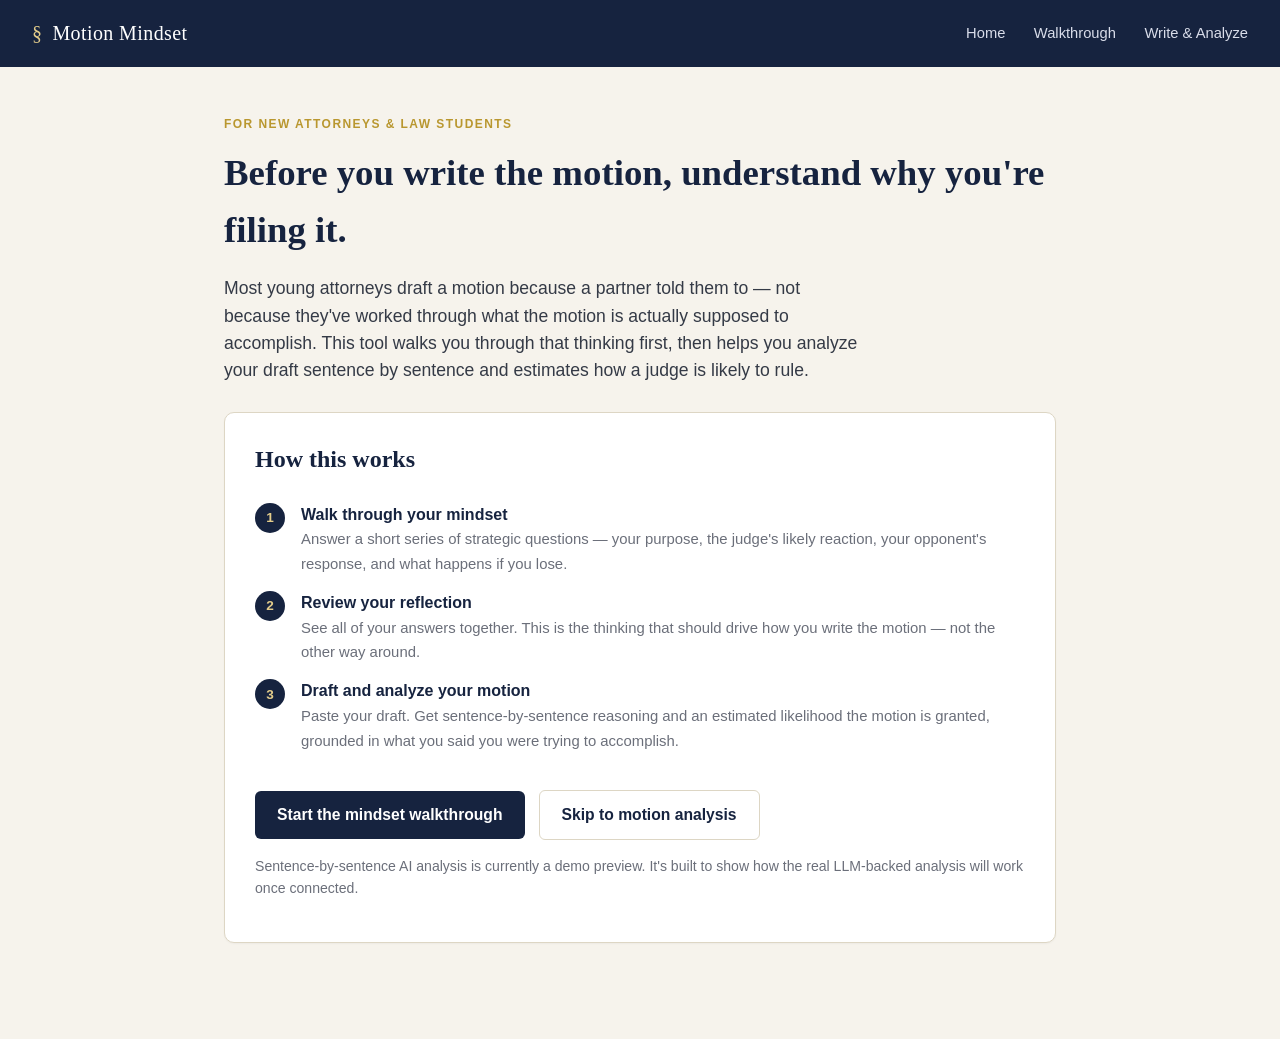
==== index.html @ 3a3117a6 "Add Motion Mindset static site Landing page, a 10-question mindset walkthrough for young attorneys p" ====
<!DOCTYPE html>
<html lang="en">
<head>
<meta charset="UTF-8">
<meta name="viewport" content="width=device-width, initial-scale=1.0">
<title>Motion Mindset — Home</title>
<link rel="stylesheet" href="style.css">
</head>
<body>

<header class="site-header">
  <div class="brand"><span class="mark">&sect;</span> Motion Mindset</div>
  <nav>
    <a href="index.html">Home</a>
    <a href="mindset.html">Walkthrough</a>
    <a href="motion.html">Write &amp; Analyze</a>
  </nav>
</header>

<main class="shell">
  <div class="hero">
    <div class="eyebrow">For new attorneys &amp; law students</div>
    <h1>Before you write the motion, understand why you're filing it.</h1>
    <p class="lede">
      Most young attorneys draft a motion because a partner told them to — not because
      they've worked through what the motion is actually supposed to accomplish. This tool
      walks you through that thinking first, then helps you analyze your draft sentence by
      sentence and estimates how a judge is likely to rule.
    </p>
  </div>

  <div class="card">
    <h2 style="margin-top:0; color: var(--navy);">How this works</h2>
    <div class="step-list">
      <div class="step">
        <div class="num">1</div>
        <div>
          <strong>Walk through your mindset</strong>
          <span>Answer a short series of strategic questions — your purpose, the judge's likely reaction, your opponent's response, and what happens if you lose.</span>
        </div>
      </div>
      <div class="step">
        <div class="num">2</div>
        <div>
          <strong>Review your reflection</strong>
          <span>See all of your answers together. This is the thinking that should drive how you write the motion — not the other way around.</span>
        </div>
      </div>
      <div class="step">
        <div class="num">3</div>
        <div>
          <strong>Draft and analyze your motion</strong>
          <span>Paste your draft. Get sentence-by-sentence reasoning and an estimated likelihood the motion is granted, grounded in what you said you were trying to accomplish.</span>
        </div>
      </div>
    </div>

    <div class="cta-row">
      <a href="mindset.html" class="btn btn-primary">Start the mindset walkthrough</a>
      <a href="motion.html" class="btn btn-ghost">Skip to motion analysis</a>
    </div>
    <p class="note" style="margin-top:16px;">
      Sentence-by-sentence AI analysis is currently a demo preview. It's built to show how the
      real LLM-backed analysis will work once connected.
    </p>
  </div>
</main>

</body>
</html>
---- style.css ----
:root {
  --navy: #16233f;
  --navy-light: #223157;
  --gold: #b9972f;
  --gold-light: #e4cd8b;
  --paper: #f6f3ec;
  --ink: #1d1d1d;
  --muted: #6b6f7a;
  --accept: #2e7d4f;
  --deny: #a3372f;
  --border: #ddd6c4;
  --radius: 10px;
  font-size: 16px;
}

* { box-sizing: border-box; }

body {
  margin: 0;
  font-family: "Source Sans Pro", "Segoe UI", Helvetica, Arial, sans-serif;
  background: var(--paper);
  color: var(--ink);
  line-height: 1.55;
}

h1, h2, h3, .serif {
  font-family: "Georgia", "Source Serif Pro", "Times New Roman", serif;
}

a { color: inherit; }

.site-header {
  background: var(--navy);
  color: #fff;
  padding: 18px 32px;
  display: flex;
  align-items: center;
  justify-content: space-between;
}

.site-header .brand {
  display: flex;
  align-items: center;
  gap: 10px;
  font-family: "Georgia", serif;
  font-size: 1.25rem;
  letter-spacing: 0.02em;
}

.site-header .brand .mark {
  color: var(--gold-light);
}

.site-header nav a {
  color: #d9ddea;
  text-decoration: none;
  margin-left: 24px;
  font-size: 0.92rem;
}

.site-header nav a:hover { color: #fff; }

.shell {
  max-width: 880px;
  margin: 0 auto;
  padding: 48px 24px 96px;
}

.shell.narrow { max-width: 720px; }

.eyebrow {
  text-transform: uppercase;
  letter-spacing: 0.12em;
  font-size: 0.75rem;
  color: var(--gold);
  font-weight: 600;
  margin-bottom: 10px;
}

.hero h1 {
  font-size: 2.3rem;
  margin: 0 0 16px;
  color: var(--navy);
}

.hero p.lede {
  font-size: 1.1rem;
  color: #343a46;
  max-width: 640px;
}

.card {
  background: #fff;
  border: 1px solid var(--border);
  border-radius: var(--radius);
  padding: 28px 30px;
  margin-top: 28px;
  box-shadow: 0 1px 2px rgba(22, 35, 63, 0.04);
}

.step-list {
  display: grid;
  gap: 14px;
  margin-top: 24px;
}

.step-list .step {
  display: flex;
  gap: 16px;
  align-items: flex-start;
}

.step-list .num {
  flex: none;
  width: 30px;
  height: 30px;
  border-radius: 50%;
  background: var(--navy);
  color: var(--gold-light);
  display: flex;
  align-items: center;
  justify-content: center;
  font-size: 0.85rem;
  font-weight: 600;
}

.step-list .step strong { display: block; color: var(--navy); }
.step-list .step span { color: var(--muted); font-size: 0.93rem; }

.cta-row {
  margin-top: 36px;
  display: flex;
  gap: 14px;
  align-items: center;
}

.btn {
  display: inline-block;
  border: none;
  border-radius: 6px;
  padding: 12px 22px;
  font-size: 0.98rem;
  font-weight: 600;
  cursor: pointer;
  text-decoration: none;
  transition: transform 0.05s ease, box-shadow 0.15s ease;
}

.btn-primary {
  background: var(--navy);
  color: #fff;
}
.btn-primary:hover { background: var(--navy-light); }

.btn-ghost {
  background: transparent;
  color: var(--navy);
  border: 1px solid var(--border);
}
.btn-ghost:hover { border-color: var(--navy); }

.btn:disabled {
  opacity: 0.45;
  cursor: not-allowed;
}

.note {
  font-size: 0.88rem;
  color: var(--muted);
}

/* ---- Mindset wizard ---- */

.progress-track {
  height: 6px;
  background: #e8e2d1;
  border-radius: 4px;
  overflow: hidden;
  margin-bottom: 8px;
}

.progress-fill {
  height: 100%;
  background: var(--gold);
  transition: width 0.25s ease;
}

.progress-label {
  display: flex;
  justify-content: space-between;
  font-size: 0.82rem;
  color: var(--muted);
  margin-bottom: 26px;
}

.question-section {
  text-transform: uppercase;
  letter-spacing: 0.1em;
  font-size: 0.72rem;
  color: var(--gold);
  font-weight: 700;
  margin-bottom: 8px;
}

.question-text {
  font-size: 1.35rem;
  color: var(--navy);
  margin: 0 0 8px;
}

.question-help {
  color: var(--muted);
  font-size: 0.92rem;
  margin-bottom: 18px;
}

textarea.answer {
  width: 100%;
  min-height: 130px;
  padding: 14px;
  font-size: 1rem;
  font-family: inherit;
  border: 1px solid var(--border);
  border-radius: 8px;
  resize: vertical;
  background: #fffdf9;
}

textarea.answer:focus {
  outline: none;
  border-color: var(--navy);
}

.wizard-nav {
  display: flex;
  justify-content: space-between;
  margin-top: 24px;
}

.wizard-nav .right { display: flex; gap: 10px; }

/* ---- Reflection summary ---- */

.qa-item {
  padding: 16px 0;
  border-bottom: 1px solid var(--border);
}
.qa-item:last-child { border-bottom: none; }

.qa-item .q {
  font-weight: 600;
  color: var(--navy);
  margin-bottom: 6px;
}

.qa-item .a {
  color: #343a46;
  white-space: pre-wrap;
}

.qa-item .a.empty {
  color: var(--muted);
  font-style: italic;
}

/* ---- Motion workspace ---- */

.workspace {
  display: grid;
  grid-template-columns: 1fr;
  gap: 24px;
}

.mindset-recap summary {
  cursor: pointer;
  font-weight: 600;
  color: var(--navy);
  padding: 4px 0;
}

textarea.motion-input {
  width: 100%;
  min-height: 320px;
  padding: 18px;
  font-size: 1rem;
  font-family: "Georgia", serif;
  line-height: 1.6;
  border: 1px solid var(--border);
  border-radius: 8px;
  background: #fffdf9;
}

textarea.motion-input:focus {
  outline: none;
  border-color: var(--navy);
}

.placeholder-banner {
  background: #fff6e0;
  border: 1px solid var(--gold);
  color: #5c4a10;
  border-radius: 8px;
  padding: 12px 16px;
  font-size: 0.88rem;
  margin-bottom: 20px;
}

.verdict-card {
  display: flex;
  align-items: center;
  gap: 24px;
  margin-top: 28px;
}

.gauge {
  flex: none;
  width: 110px;
  height: 110px;
  border-radius: 50%;
  display: flex;
  align-items: center;
  justify-content: center;
  font-size: 1.4rem;
  font-weight: 700;
  color: #fff;
  background: conic-gradient(var(--gold) 0deg, var(--gold) var(--pct, 180deg), #e8e2d1 var(--pct, 180deg));
}

.gauge .inner {
  width: 84px;
  height: 84px;
  border-radius: 50%;
  background: var(--navy);
  display: flex;
  align-items: center;
  justify-content: center;
}

.verdict-text h3 { margin: 0 0 6px; color: var(--navy); }
.verdict-text p { margin: 0; color: var(--muted); font-size: 0.93rem; }

.sentence-analysis {
  margin-top: 28px;
  display: grid;
  gap: 12px;
}

.sentence-row {
  border: 1px solid var(--border);
  border-left-width: 5px;
  border-radius: 6px;
  padding: 14px 16px;
  background: #fff;
}

.sentence-row.tag-strong { border-left-color: var(--accept); }
.sentence-row.tag-neutral { border-left-color: var(--gold); }
.sentence-row.tag-weak { border-left-color: var(--deny); }

.sentence-row .sentence {
  font-family: "Georgia", serif;
  margin-bottom: 6px;
}

.sentence-row .tag {
  display: inline-block;
  font-size: 0.72rem;
  text-transform: uppercase;
  letter-spacing: 0.06em;
  font-weight: 700;
  padding: 2px 8px;
  border-radius: 4px;
  margin-bottom: 6px;
}

.tag-strong .tag { background: #e4f3e9; color: var(--accept); }
.tag-neutral .tag { background: #fbf1da; color: #8a6d14; }
.tag-weak .tag { background: #fbe7e5; color: var(--deny); }

.sentence-row .reasoning {
  color: var(--muted);
  font-size: 0.9rem;
}

.empty-state {
  color: var(--muted);
  font-style: italic;
  padding: 24px 0;
}
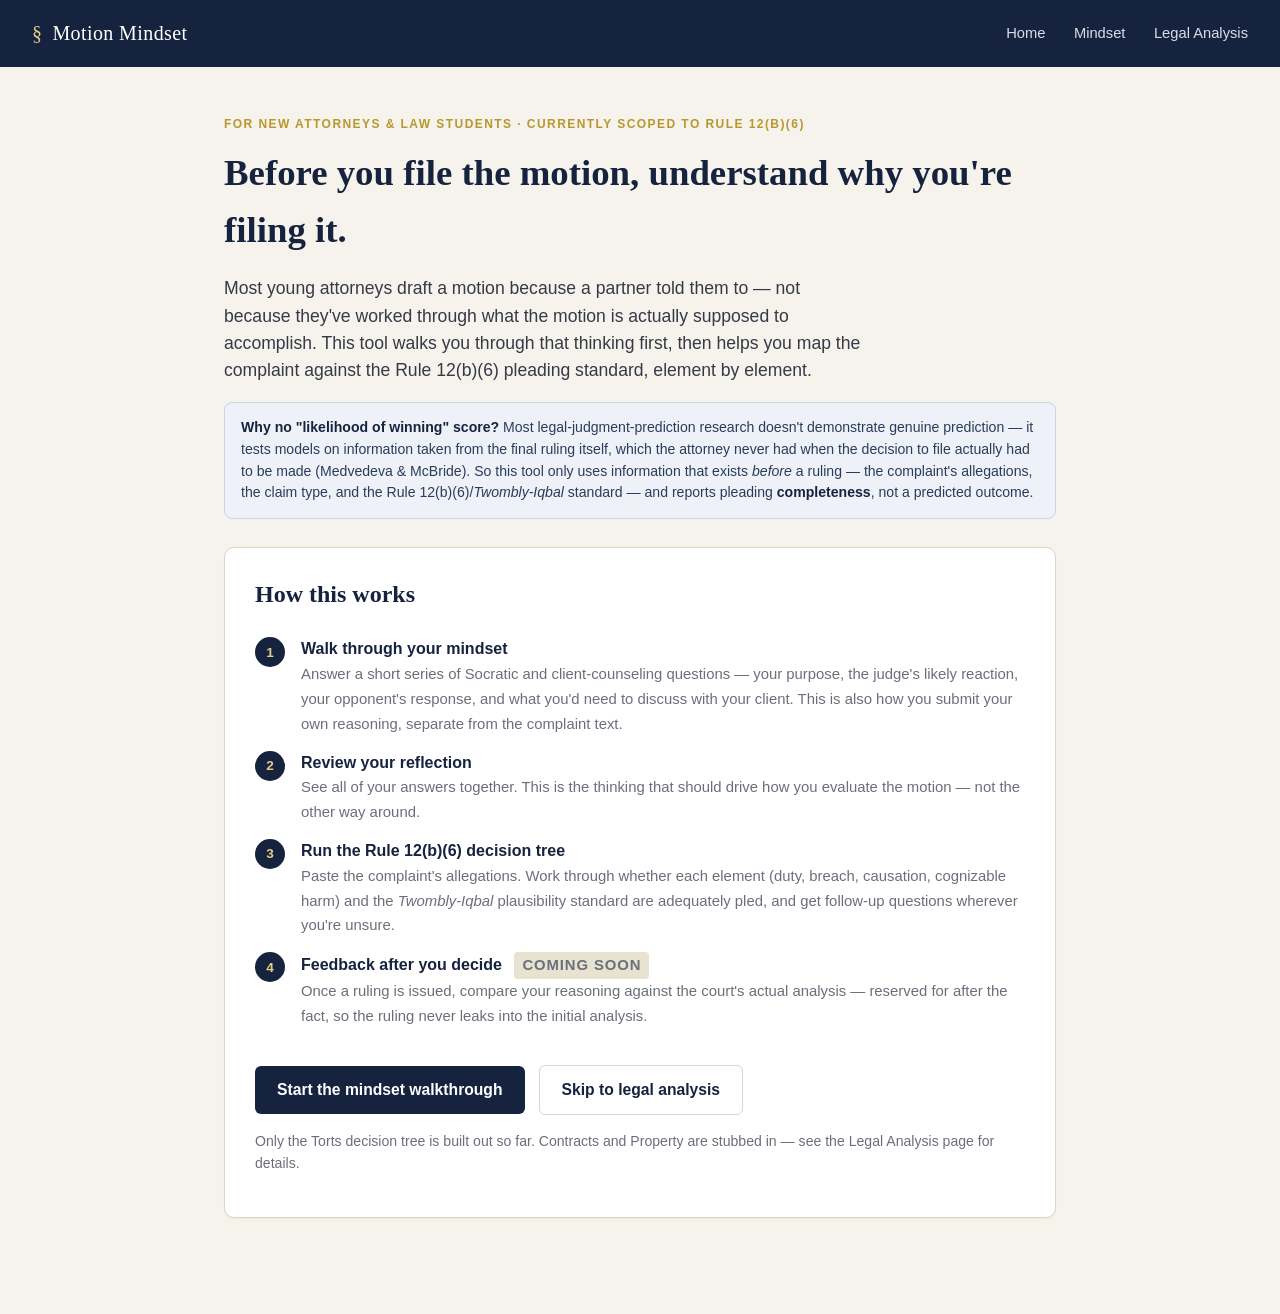
==== commit 3469aabd: "update website to tolu doc" ====
--- a/index.html
+++ b/index.html
@@ -12,21 +12,30 @@
   <div class="brand"><span class="mark">&sect;</span> Motion Mindset</div>
   <nav>
     <a href="index.html">Home</a>
-    <a href="mindset.html">Walkthrough</a>
-    <a href="motion.html">Write &amp; Analyze</a>
+    <a href="mindset.html">Mindset</a>
+    <a href="motion.html">Legal Analysis</a>
   </nav>
 </header>
 
 <main class="shell">
   <div class="hero">
-    <div class="eyebrow">For new attorneys &amp; law students</div>
-    <h1>Before you write the motion, understand why you're filing it.</h1>
+    <div class="eyebrow">For new attorneys &amp; law students &middot; currently scoped to Rule 12(b)(6)</div>
+    <h1>Before you file the motion, understand why you're filing it.</h1>
     <p class="lede">
       Most young attorneys draft a motion because a partner told them to — not because
       they've worked through what the motion is actually supposed to accomplish. This tool
-      walks you through that thinking first, then helps you analyze your draft sentence by
-      sentence and estimates how a judge is likely to rule.
+      walks you through that thinking first, then helps you map the complaint against the
+      Rule 12(b)(6) pleading standard, element by element.
     </p>
+  </div>
+
+  <div class="research-note">
+    <strong>Why no "likelihood of winning" score?</strong> Most legal-judgment-prediction research
+    doesn't demonstrate genuine prediction — it tests models on information taken from the final
+    ruling itself, which the attorney never had when the decision to file actually had to be made
+    (Medvedeva &amp; McBride). So this tool only uses information that exists <em>before</em> a ruling —
+    the complaint's allegations, the claim type, and the Rule 12(b)(6)/<em>Twombly‑Iqbal</em> standard —
+    and reports pleading <strong>completeness</strong>, not a predicted outcome.
   </div>
 
   <div class="card">
@@ -36,32 +45,39 @@
         <div class="num">1</div>
         <div>
           <strong>Walk through your mindset</strong>
-          <span>Answer a short series of strategic questions — your purpose, the judge's likely reaction, your opponent's response, and what happens if you lose.</span>
+          <span>Answer a short series of Socratic and client-counseling questions — your purpose, the judge's likely reaction, your opponent's response, and what you'd need to discuss with your client. This is also how you submit your own reasoning, separate from the complaint text.</span>
         </div>
       </div>
       <div class="step">
         <div class="num">2</div>
         <div>
           <strong>Review your reflection</strong>
-          <span>See all of your answers together. This is the thinking that should drive how you write the motion — not the other way around.</span>
+          <span>See all of your answers together. This is the thinking that should drive how you evaluate the motion — not the other way around.</span>
         </div>
       </div>
       <div class="step">
         <div class="num">3</div>
         <div>
-          <strong>Draft and analyze your motion</strong>
-          <span>Paste your draft. Get sentence-by-sentence reasoning and an estimated likelihood the motion is granted, grounded in what you said you were trying to accomplish.</span>
+          <strong>Run the Rule 12(b)(6) decision tree</strong>
+          <span>Paste the complaint's allegations. Work through whether each element (duty, breach, causation, cognizable harm) and the <em>Twombly‑Iqbal</em> plausibility standard are adequately pled, and get follow-up questions wherever you're unsure.</span>
+        </div>
+      </div>
+      <div class="step">
+        <div class="num">4</div>
+        <div>
+          <strong>Feedback after you decide <span class="badge-soon">Coming soon</span></strong>
+          <span>Once a ruling is issued, compare your reasoning against the court's actual analysis — reserved for after the fact, so the ruling never leaks into the initial analysis.</span>
         </div>
       </div>
     </div>
 
     <div class="cta-row">
       <a href="mindset.html" class="btn btn-primary">Start the mindset walkthrough</a>
-      <a href="motion.html" class="btn btn-ghost">Skip to motion analysis</a>
+      <a href="motion.html" class="btn btn-ghost">Skip to legal analysis</a>
     </div>
     <p class="note" style="margin-top:16px;">
-      Sentence-by-sentence AI analysis is currently a demo preview. It's built to show how the
-      real LLM-backed analysis will work once connected.
+      Only the Torts decision tree is built out so far. Contracts and Property are stubbed in —
+      see the Legal Analysis page for details.
     </p>
   </div>
 </main>
--- a/style.css
+++ b/style.css
@@ -305,85 +305,255 @@
   margin-bottom: 20px;
 }
 
-.verdict-card {
-  display: flex;
-  align-items: center;
-  gap: 24px;
-  margin-top: 28px;
-}
-
-.gauge {
-  flex: none;
-  width: 110px;
-  height: 110px;
-  border-radius: 50%;
-  display: flex;
-  align-items: center;
-  justify-content: center;
-  font-size: 1.4rem;
-  font-weight: 700;
-  color: #fff;
-  background: conic-gradient(var(--gold) 0deg, var(--gold) var(--pct, 180deg), #e8e2d1 var(--pct, 180deg));
-}
-
-.gauge .inner {
-  width: 84px;
-  height: 84px;
-  border-radius: 50%;
-  background: var(--navy);
-  display: flex;
-  align-items: center;
-  justify-content: center;
-}
-
-.verdict-text h3 { margin: 0 0 6px; color: var(--navy); }
-.verdict-text p { margin: 0; color: var(--muted); font-size: 0.93rem; }
-
-.sentence-analysis {
-  margin-top: 28px;
+.empty-state {
+  color: var(--muted);
+  font-style: italic;
+  padding: 24px 0;
+}
+
+/* ---- Research / framework callouts ---- */
+
+.research-note {
+  background: #eef2f8;
+  border: 1px solid #c9d4e6;
+  color: #2a3c5c;
+  border-radius: 8px;
+  padding: 14px 16px;
+  font-size: 0.88rem;
+  margin: 16px 0;
+}
+
+.research-note strong { color: var(--navy); }
+
+/* ---- Information-use transparency panel ---- */
+
+.info-grid {
   display: grid;
+  grid-template-columns: repeat(auto-fit, minmax(220px, 1fr));
+  gap: 16px;
+  margin-top: 16px;
+}
+
+.info-col {
+  border-radius: 8px;
+  padding: 14px 16px;
+  border: 1px solid var(--border);
+}
+
+.info-col h4 {
+  margin: 0 0 8px;
+  font-size: 0.85rem;
+  text-transform: uppercase;
+  letter-spacing: 0.06em;
+}
+
+.info-col ul {
+  margin: 0;
+  padding-left: 18px;
+  font-size: 0.88rem;
+  color: #343a46;
+}
+
+.info-col li { margin-bottom: 6px; }
+
+.info-col li.not-wired {
+  color: var(--muted);
+}
+
+.info-col li.not-wired::after {
+  content: " (not wired up yet)";
+  font-style: italic;
+  font-size: 0.82em;
+}
+
+.info-col.include { background: #eef6f0; border-color: #bfdfc8; }
+.info-col.include h4 { color: var(--accept); }
+
+.info-col.review { background: #fdf6e8; border-color: #ecdca7; }
+.info-col.review h4 { color: #8a6d14; }
+
+.info-col.exclude { background: #fcedeb; border-color: #eec3bd; }
+.info-col.exclude h4 { color: var(--deny); }
+
+.info-col p.col-note {
+  margin: 10px 0 0;
+  font-size: 0.8rem;
+  color: var(--muted);
+}
+
+/* ---- Claim type selector ---- */
+
+.claim-type-grid {
+  display: grid;
+  grid-template-columns: repeat(auto-fit, minmax(160px, 1fr));
   gap: 12px;
-}
-
-.sentence-row {
-  border: 1px solid var(--border);
-  border-left-width: 5px;
-  border-radius: 6px;
+  margin: 16px 0 4px;
+}
+
+.claim-type-option {
+  border: 1px solid var(--border);
+  border-radius: 8px;
   padding: 14px 16px;
   background: #fff;
-}
-
-.sentence-row.tag-strong { border-left-color: var(--accept); }
-.sentence-row.tag-neutral { border-left-color: var(--gold); }
-.sentence-row.tag-weak { border-left-color: var(--deny); }
-
-.sentence-row .sentence {
-  font-family: "Georgia", serif;
-  margin-bottom: 6px;
-}
-
-.sentence-row .tag {
+  cursor: pointer;
+  text-align: left;
+  font-family: inherit;
+  font-size: 0.95rem;
+  font-weight: 600;
+  color: var(--navy);
+}
+
+.claim-type-option .sub {
+  display: block;
+  font-weight: 400;
+  font-size: 0.8rem;
+  color: var(--muted);
+  margin-top: 4px;
+}
+
+.claim-type-option.selected {
+  border-color: var(--navy);
+  background: #eef2f8;
+  box-shadow: 0 0 0 1px var(--navy);
+}
+
+.stub-card {
+  border: 1px dashed var(--border);
+  border-radius: 8px;
+  padding: 18px;
+  color: var(--muted);
+  font-size: 0.92rem;
+  background: #fbfaf6;
+}
+
+.badge-soon {
   display: inline-block;
-  font-size: 0.72rem;
+  font-size: 0.68rem;
   text-transform: uppercase;
   letter-spacing: 0.06em;
   font-weight: 700;
+  background: #e8e2d1;
+  color: #6b5a1f;
   padding: 2px 8px;
   border-radius: 4px;
+  margin-left: 8px;
+  vertical-align: middle;
+}
+
+/* ---- Decision tree element cards ---- */
+
+.element-card {
+  border: 1px solid var(--border);
+  border-radius: 8px;
+  padding: 16px 18px;
+  background: #fff;
+  margin-bottom: 14px;
+}
+
+.element-card .element-label {
+  font-size: 0.72rem;
+  text-transform: uppercase;
+  letter-spacing: 0.08em;
+  color: var(--gold);
+  font-weight: 700;
   margin-bottom: 6px;
 }
 
-.tag-strong .tag { background: #e4f3e9; color: var(--accept); }
-.tag-neutral .tag { background: #fbf1da; color: #8a6d14; }
-.tag-weak .tag { background: #fbe7e5; color: var(--deny); }
-
-.sentence-row .reasoning {
-  color: var(--muted);
+.element-card .element-question {
+  font-size: 1.05rem;
+  color: var(--navy);
+  margin: 0 0 10px;
+}
+
+.yn-group {
+  display: flex;
+  gap: 8px;
+  margin-bottom: 10px;
+}
+
+.yn-btn {
+  border: 1px solid var(--border);
+  background: #fff;
+  border-radius: 6px;
+  padding: 7px 16px;
+  font-size: 0.88rem;
+  font-weight: 600;
+  cursor: pointer;
+  color: #343a46;
+}
+
+.yn-btn.active[data-val="yes"] { background: #e4f3e9; border-color: var(--accept); color: var(--accept); }
+.yn-btn.active[data-val="unsure"] { background: #fbf1da; border-color: var(--gold); color: #8a6d14; }
+.yn-btn.active[data-val="no"] { background: #fbe7e5; border-color: var(--deny); color: var(--deny); }
+
+.element-card textarea.support {
+  width: 100%;
+  min-height: 60px;
+  padding: 10px;
   font-size: 0.9rem;
-}
-
-.empty-state {
-  color: var(--muted);
-  font-style: italic;
-  padding: 24px 0;
-}
+  font-family: inherit;
+  border: 1px solid var(--border);
+  border-radius: 6px;
+  background: #fffdf9;
+  resize: vertical;
+}
+
+.element-card textarea.support:focus {
+  outline: none;
+  border-color: var(--navy);
+}
+
+.plausibility-note {
+  background: #f6f3ec;
+  border-left: 3px solid var(--gold);
+  padding: 10px 14px;
+  font-size: 0.85rem;
+  color: #4a4535;
+  margin-top: 8px;
+}
+
+/* ---- Completeness meter (not an outcome prediction) ---- */
+
+.completeness-row {
+  display: flex;
+  align-items: center;
+  gap: 16px;
+  margin-top: 24px;
+}
+
+.completeness-track {
+  flex: 1;
+  height: 14px;
+  background: #e8e2d1;
+  border-radius: 7px;
+  overflow: hidden;
+}
+
+.completeness-fill {
+  height: 100%;
+  background: var(--navy);
+  transition: width 0.3s ease;
+}
+
+.completeness-label {
+  flex: none;
+  font-weight: 700;
+  color: var(--navy);
+  min-width: 70px;
+  text-align: right;
+}
+
+.followup-list {
+  margin-top: 20px;
+  display: grid;
+  gap: 10px;
+}
+
+.followup-item {
+  border-left: 3px solid var(--gold);
+  background: #fff6e0;
+  padding: 10px 14px;
+  font-size: 0.9rem;
+  color: #4a3f17;
+  border-radius: 0 6px 6px 0;
+}
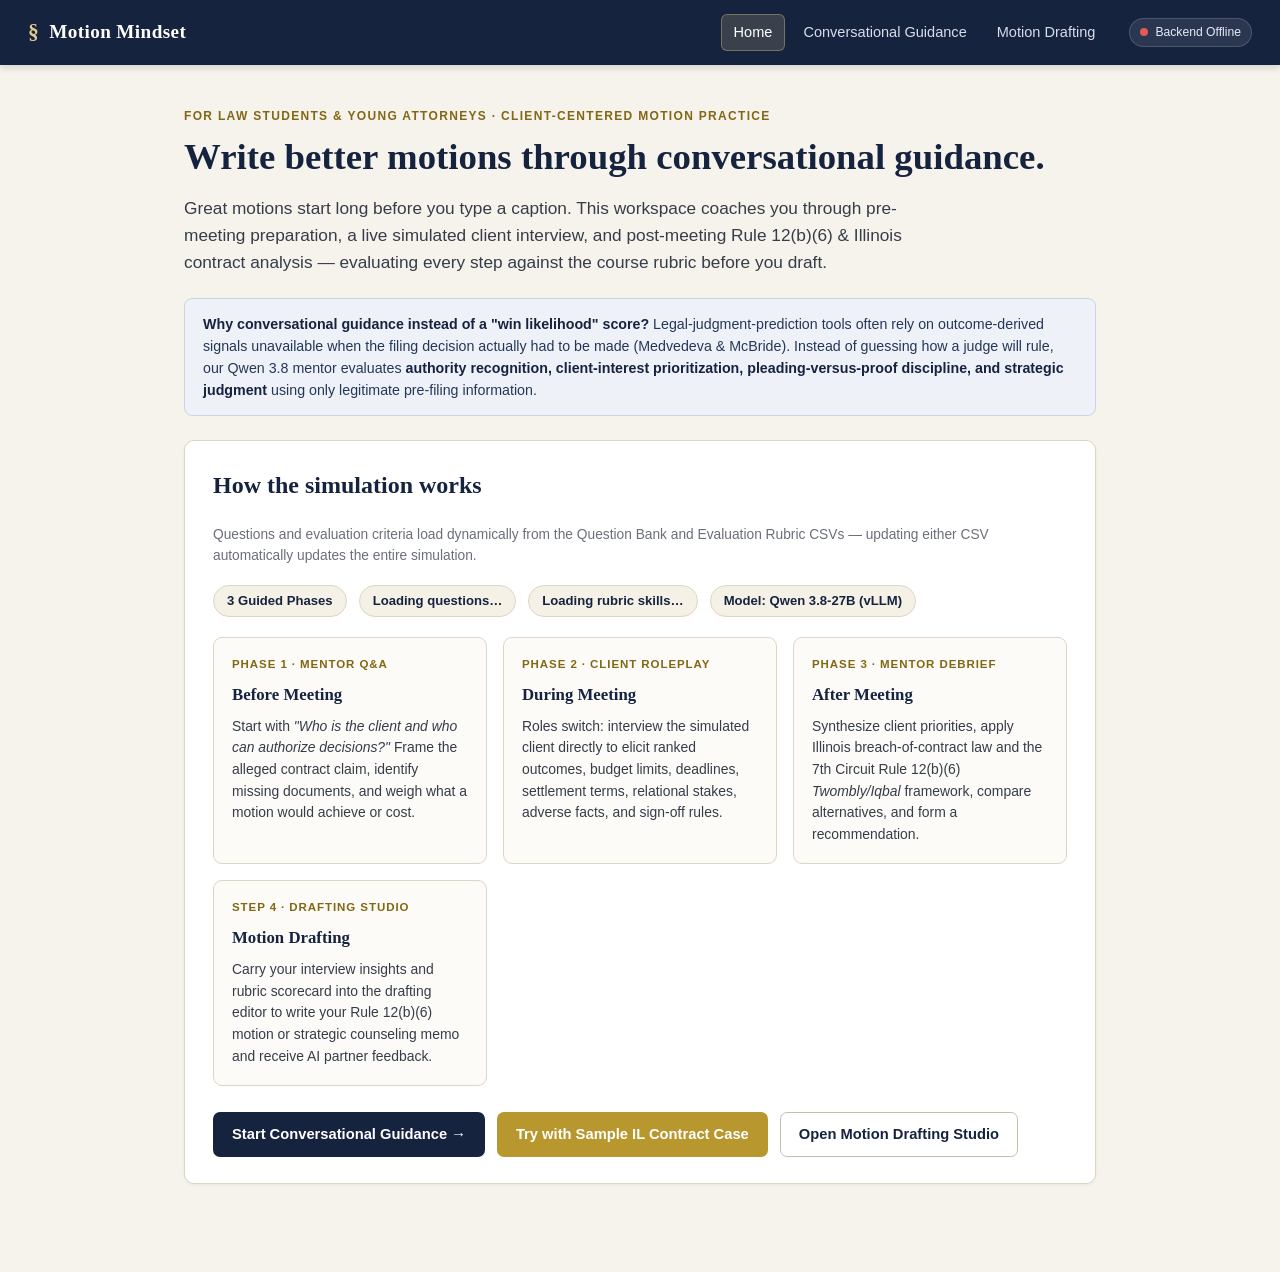
==== commit dcd44b77: "redo the website" ====
--- a/index.html
+++ b/index.html
@@ -3,84 +3,121 @@
 <head>
 <meta charset="UTF-8">
 <meta name="viewport" content="width=device-width, initial-scale=1.0">
-<title>Motion Mindset — Home</title>
+<title>Motion Mindset — Conversational Motion Guidance</title>
 <link rel="stylesheet" href="style.css">
 </head>
 <body>
 
 <header class="site-header">
-  <div class="brand"><span class="mark">&sect;</span> Motion Mindset</div>
-  <nav>
-    <a href="index.html">Home</a>
-    <a href="mindset.html">Mindset</a>
-    <a href="motion.html">Legal Analysis</a>
-  </nav>
+  <a href="index.html" class="brand"><span class="mark">&sect;</span> Motion Mindset</a>
+  <div class="header-right">
+    <nav>
+      <a href="index.html" class="active">Home</a>
+      <a href="guidance.html">Conversational Guidance</a>
+      <a href="motion.html">Motion Drafting</a>
+    </nav>
+    <div class="llm-pill" id="llm-status-pill" title="Qwen 3.8-27B vLLM status">
+      <span class="dot"></span>
+      <span id="llm-status-text">Checking Qwen 3.8…</span>
+    </div>
+  </div>
 </header>
 
 <main class="shell">
   <div class="hero">
-    <div class="eyebrow">For new attorneys &amp; law students &middot; currently scoped to Rule 12(b)(6)</div>
-    <h1>Before you file the motion, understand why you're filing it.</h1>
+    <div class="eyebrow">For law students &amp; young attorneys &middot; Client-centered motion practice</div>
+    <h1>Write better motions through conversational guidance.</h1>
     <p class="lede">
-      Most young attorneys draft a motion because a partner told them to — not because
-      they've worked through what the motion is actually supposed to accomplish. This tool
-      walks you through that thinking first, then helps you map the complaint against the
-      Rule 12(b)(6) pleading standard, element by element.
+      Great motions start long before you type a caption. This workspace coaches you through
+      pre-meeting preparation, a live simulated client interview, and post-meeting Rule 12(b)(6)
+      &amp; Illinois contract analysis — evaluating every step against the course rubric before
+      you draft.
     </p>
   </div>
 
   <div class="research-note">
-    <strong>Why no "likelihood of winning" score?</strong> Most legal-judgment-prediction research
-    doesn't demonstrate genuine prediction — it tests models on information taken from the final
-    ruling itself, which the attorney never had when the decision to file actually had to be made
-    (Medvedeva &amp; McBride). So this tool only uses information that exists <em>before</em> a ruling —
-    the complaint's allegations, the claim type, and the Rule 12(b)(6)/<em>Twombly‑Iqbal</em> standard —
-    and reports pleading <strong>completeness</strong>, not a predicted outcome.
+    <strong>Why conversational guidance instead of a "win likelihood" score?</strong>
+    Legal-judgment-prediction tools often rely on outcome-derived signals unavailable when the
+    filing decision actually had to be made (Medvedeva &amp; McBride). Instead of guessing how a
+    judge will rule, our Qwen 3.8 mentor evaluates <strong>authority recognition, client-interest
+    prioritization, pleading-versus-proof discipline, and strategic judgment</strong> using only
+    legitimate pre-filing information.
   </div>
 
   <div class="card">
-    <h2 style="margin-top:0; color: var(--navy);">How this works</h2>
-    <div class="step-list">
-      <div class="step">
-        <div class="num">1</div>
-        <div>
-          <strong>Walk through your mindset</strong>
-          <span>Answer a short series of Socratic and client-counseling questions — your purpose, the judge's likely reaction, your opponent's response, and what you'd need to discuss with your client. This is also how you submit your own reasoning, separate from the complaint text.</span>
-        </div>
+    <h2 style="margin-top:0; color:var(--navy);">How the simulation works</h2>
+    <p class="note" style="margin-top:4px;">
+      Questions and evaluation criteria load dynamically from the Question Bank and Evaluation
+      Rubric CSVs — updating either CSV automatically updates the entire simulation.
+    </p>
+
+    <div class="stats-strip" id="curriculum-stats">
+      <span class="stat-chip" id="stat-phases">3 Guided Phases</span>
+      <span class="stat-chip" id="stat-questions">Loading questions…</span>
+      <span class="stat-chip" id="stat-skills">Loading rubric skills…</span>
+      <span class="stat-chip">Model: Qwen 3.8-27B (vLLM)</span>
+    </div>
+
+    <div class="phase-overview-grid" id="phase-grid">
+      <div class="phase-tile">
+        <div class="tile-step">Phase 1 &middot; Mentor Q&amp;A</div>
+        <h3>Before Meeting</h3>
+        <p>Start with <em>"Who is the client and who can authorize decisions?"</em> Frame the alleged contract claim, identify missing documents, and weigh what a motion would achieve or cost.</p>
       </div>
-      <div class="step">
-        <div class="num">2</div>
-        <div>
-          <strong>Review your reflection</strong>
-          <span>See all of your answers together. This is the thinking that should drive how you evaluate the motion — not the other way around.</span>
-        </div>
+      <div class="phase-tile">
+        <div class="tile-step">Phase 2 &middot; Client Roleplay</div>
+        <h3>During Meeting</h3>
+        <p>Roles switch: interview the simulated client directly to elicit ranked outcomes, budget limits, deadlines, settlement terms, relational stakes, adverse facts, and sign-off rules.</p>
       </div>
-      <div class="step">
-        <div class="num">3</div>
-        <div>
-          <strong>Run the Rule 12(b)(6) decision tree</strong>
-          <span>Paste the complaint's allegations. Work through whether each element (duty, breach, causation, cognizable harm) and the <em>Twombly‑Iqbal</em> plausibility standard are adequately pled, and get follow-up questions wherever you're unsure.</span>
-        </div>
+      <div class="phase-tile">
+        <div class="tile-step">Phase 3 &middot; Mentor Debrief</div>
+        <h3>After Meeting</h3>
+        <p>Synthesize client priorities, apply Illinois breach-of-contract law and the 7th Circuit Rule 12(b)(6) <em>Twombly/Iqbal</em> framework, compare alternatives, and form a recommendation.</p>
       </div>
-      <div class="step">
-        <div class="num">4</div>
-        <div>
-          <strong>Feedback after you decide <span class="badge-soon">Coming soon</span></strong>
-          <span>Once a ruling is issued, compare your reasoning against the court's actual analysis — reserved for after the fact, so the ruling never leaks into the initial analysis.</span>
-        </div>
+      <div class="phase-tile">
+        <div class="tile-step">Step 4 &middot; Drafting Studio</div>
+        <h3>Motion Drafting</h3>
+        <p>Carry your interview insights and rubric scorecard into the drafting editor to write your Rule 12(b)(6) motion or strategic counseling memo and receive AI partner feedback.</p>
       </div>
     </div>
 
     <div class="cta-row">
-      <a href="mindset.html" class="btn btn-primary">Start the mindset walkthrough</a>
-      <a href="motion.html" class="btn btn-ghost">Skip to legal analysis</a>
+      <a href="guidance.html" class="btn btn-primary">Start Conversational Guidance &rarr;</a>
+      <a href="guidance.html?sample=1" class="btn btn-gold">Try with Sample IL Contract Case</a>
+      <a href="motion.html" class="btn btn-ghost">Open Motion Drafting Studio</a>
     </div>
-    <p class="note" style="margin-top:16px;">
-      Only the Torts decision tree is built out so far. Contracts and Property are stubbed in —
-      see the Legal Analysis page for details.
-    </p>
   </div>
 </main>
 
+<script>
+  async function loadOverview() {
+    const pill = document.getElementById("llm-status-pill");
+    const pillText = document.getElementById("llm-status-text");
+    try {
+      const res = await fetch("/api/config");
+      if (!res.ok) throw new Error("API unavailable");
+      const data = await res.json();
+      const cur = data.curriculum;
+      const llm = data.llm || {};
+
+      document.getElementById("stat-phases").textContent = `${cur.phases.length} Guided Phases`;
+      document.getElementById("stat-questions").textContent = `${cur.total_questions} Question Bank Prompts`;
+      document.getElementById("stat-skills").textContent = `${cur.skills.length} Rubric Competencies`;
+
+      if (llm.connected) {
+        pill.className = "llm-pill online";
+        pillText.textContent = `${llm.model || "Qwen 3.8"} · Ready`;
+      } else {
+        pill.className = "llm-pill offline";
+        pillText.textContent = `${llm.model || "Qwen 3.8"} · Offline`;
+      }
+    } catch (err) {
+      pill.className = "llm-pill offline";
+      pillText.textContent = "Backend Offline";
+    }
+  }
+  loadOverview();
+</script>
+
 </body>
 </html>
--- a/style.css
+++ b/style.css
@@ -1,23 +1,40 @@
 :root {
   --navy: #16233f;
-  --navy-light: #223157;
+  --navy-light: #22345c;
+  --navy-soft: #eef2f8;
   --gold: #b9972f;
+  --gold-dark: #826714;
   --gold-light: #e4cd8b;
+  --gold-bg: #fdf7e6;
   --paper: #f6f3ec;
+  --surface: #ffffff;
   --ink: #1d1d1d;
+  --ink-soft: #363c48;
   --muted: #6b6f7a;
-  --accept: #2e7d4f;
+  --accept: #236e42;
+  --accept-bg: #e7f4ec;
+  --warn: #8c620a;
+  --warn-bg: #fef4dc;
   --deny: #a3372f;
+  --deny-bg: #fceae8;
+  --client-accent: #1d5b63;
+  --client-bg: #eef7f8;
   --border: #ddd6c4;
+  --border-strong: #c8bfa8;
   --radius: 10px;
+  --shadow-sm: 0 1px 3px rgba(22, 35, 63, 0.06);
+  --shadow-md: 0 4px 14px rgba(22, 35, 63, 0.08);
   font-size: 16px;
 }
 
-* { box-sizing: border-box; }
-
-body {
+* {
+  box-sizing: border-box;
+}
+
+html, body {
   margin: 0;
-  font-family: "Source Sans Pro", "Segoe UI", Helvetica, Arial, sans-serif;
+  padding: 0;
+  font-family: "Inter", "Source Sans Pro", "Segoe UI", -apple-system, BlinkMacSystemFont, Helvetica, Arial, sans-serif;
   background: var(--paper);
   color: var(--ink);
   line-height: 1.55;
@@ -27,15 +44,24 @@
   font-family: "Georgia", "Source Serif Pro", "Times New Roman", serif;
 }
 
-a { color: inherit; }
+a {
+  color: inherit;
+}
+
+/* ---- Site Header ---- */
 
 .site-header {
   background: var(--navy);
   color: #fff;
-  padding: 18px 32px;
+  padding: 14px 28px;
   display: flex;
   align-items: center;
   justify-content: space-between;
+  gap: 16px;
+  position: sticky;
+  top: 0;
+  z-index: 40;
+  box-shadow: 0 2px 8px rgba(10, 18, 36, 0.16);
 }
 
 .site-header .brand {
@@ -43,517 +69,1000 @@
   align-items: center;
   gap: 10px;
   font-family: "Georgia", serif;
-  font-size: 1.25rem;
+  font-size: 1.2rem;
   letter-spacing: 0.02em;
+  text-decoration: none;
+  color: #fff;
+  font-weight: 700;
 }
 
 .site-header .brand .mark {
   color: var(--gold-light);
+  font-size: 1.35rem;
+}
+
+.header-right {
+  display: flex;
+  align-items: center;
+  gap: 22px;
+  flex-wrap: wrap;
+}
+
+.site-header nav {
+  display: flex;
+  align-items: center;
+  gap: 6px;
 }
 
 .site-header nav a {
   color: #d9ddea;
   text-decoration: none;
-  margin-left: 24px;
-  font-size: 0.92rem;
-}
-
-.site-header nav a:hover { color: #fff; }
+  padding: 6px 12px;
+  border-radius: 6px;
+  font-size: 0.91rem;
+  font-weight: 500;
+  transition: background 0.15s ease, color 0.15s ease;
+}
+
+.site-header nav a:hover {
+  color: #fff;
+  background: rgba(255, 255, 255, 0.08);
+}
+
+.site-header nav a.active {
+  color: #fff;
+  background: rgba(228, 205, 139, 0.18);
+  border: 1px solid rgba(228, 205, 139, 0.35);
+}
+
+.llm-pill {
+  display: inline-flex;
+  align-items: center;
+  gap: 7px;
+  font-size: 0.76rem;
+  background: rgba(255, 255, 255, 0.09);
+  border: 1px solid rgba(255, 255, 255, 0.16);
+  color: #e6ebf5;
+  padding: 4px 10px;
+  border-radius: 999px;
+  white-space: nowrap;
+}
+
+.llm-pill .dot {
+  width: 8px;
+  height: 8px;
+  border-radius: 50%;
+  background: #d8a32a;
+}
+
+.llm-pill.online .dot {
+  background: #42c87a;
+  box-shadow: 0 0 6px rgba(66, 200, 122, 0.7);
+}
+
+.llm-pill.offline .dot {
+  background: #e05c52;
+}
+
+/* ---- Standard Page Containers ---- */
 
 .shell {
-  max-width: 880px;
+  max-width: 960px;
   margin: 0 auto;
-  padding: 48px 24px 96px;
-}
-
-.shell.narrow { max-width: 720px; }
+  padding: 42px 24px 88px;
+}
 
 .eyebrow {
   text-transform: uppercase;
-  letter-spacing: 0.12em;
+  letter-spacing: 0.11em;
   font-size: 0.75rem;
-  color: var(--gold);
-  font-weight: 600;
+  color: var(--gold-dark);
+  font-weight: 700;
   margin-bottom: 10px;
 }
 
 .hero h1 {
   font-size: 2.3rem;
+  line-height: 1.2;
   margin: 0 0 16px;
   color: var(--navy);
 }
 
 .hero p.lede {
-  font-size: 1.1rem;
-  color: #343a46;
-  max-width: 640px;
+  font-size: 1.08rem;
+  color: var(--ink-soft);
+  max-width: 720px;
+  margin: 0;
 }
 
 .card {
-  background: #fff;
+  background: var(--surface);
   border: 1px solid var(--border);
   border-radius: var(--radius);
-  padding: 28px 30px;
-  margin-top: 28px;
-  box-shadow: 0 1px 2px rgba(22, 35, 63, 0.04);
-}
-
-.step-list {
-  display: grid;
-  gap: 14px;
+  padding: 26px 28px;
   margin-top: 24px;
-}
-
-.step-list .step {
-  display: flex;
-  gap: 16px;
-  align-items: flex-start;
-}
-
-.step-list .num {
-  flex: none;
-  width: 30px;
-  height: 30px;
-  border-radius: 50%;
-  background: var(--navy);
-  color: var(--gold-light);
-  display: flex;
+  box-shadow: var(--shadow-sm);
+}
+
+.research-note {
+  background: var(--navy-soft);
+  border: 1px solid #c9d4e6;
+  color: #243757;
+  border-radius: 8px;
+  padding: 14px 18px;
+  font-size: 0.89rem;
+  margin: 22px 0 0;
+}
+
+.research-note strong {
+  color: var(--navy);
+}
+
+/* ---- Buttons ---- */
+
+.btn {
+  display: inline-flex;
   align-items: center;
   justify-content: center;
-  font-size: 0.85rem;
+  gap: 7px;
+  border: 1px solid transparent;
+  border-radius: 7px;
+  padding: 10px 18px;
+  font-size: 0.92rem;
   font-weight: 600;
-}
-
-.step-list .step strong { display: block; color: var(--navy); }
-.step-list .step span { color: var(--muted); font-size: 0.93rem; }
-
-.cta-row {
-  margin-top: 36px;
-  display: flex;
-  gap: 14px;
-  align-items: center;
-}
-
-.btn {
-  display: inline-block;
-  border: none;
-  border-radius: 6px;
-  padding: 12px 22px;
-  font-size: 0.98rem;
-  font-weight: 600;
+  font-family: inherit;
   cursor: pointer;
   text-decoration: none;
-  transition: transform 0.05s ease, box-shadow 0.15s ease;
+  transition: background 0.14s ease, border-color 0.14s ease, transform 0.05s ease;
+}
+
+.btn:active:not(:disabled) {
+  transform: translateY(1px);
+}
+
+.btn-sm {
+  padding: 6px 12px;
+  font-size: 0.81rem;
+  border-radius: 6px;
 }
 
 .btn-primary {
   background: var(--navy);
   color: #fff;
 }
-.btn-primary:hover { background: var(--navy-light); }
+
+.btn-primary:hover:not(:disabled) {
+  background: var(--navy-light);
+}
+
+.btn-gold {
+  background: var(--gold);
+  color: #fff;
+}
+
+.btn-gold:hover:not(:disabled) {
+  background: #a38424;
+}
 
 .btn-ghost {
+  background: #fff;
+  color: var(--navy);
+  border-color: var(--border-strong);
+}
+
+.btn-ghost:hover:not(:disabled) {
+  border-color: var(--navy);
+  background: #faf8f2;
+}
+
+.btn:disabled {
+  opacity: 0.48;
+  cursor: not-allowed;
+}
+
+.cta-row {
+  margin-top: 26px;
+  display: flex;
+  flex-wrap: wrap;
+  gap: 12px;
+  align-items: center;
+}
+
+.note {
+  font-size: 0.86rem;
+  color: var(--muted);
+}
+
+/* ---- Home Page Phase Grid ---- */
+
+.phase-overview-grid {
+  display: grid;
+  grid-template-columns: repeat(auto-fit, minmax(210px, 1fr));
+  gap: 16px;
+  margin-top: 20px;
+}
+
+.phase-tile {
+  border: 1px solid var(--border);
+  border-radius: 9px;
+  padding: 18px;
+  background: #fcfbf8;
+  display: flex;
+  flex-direction: column;
+  gap: 8px;
+}
+
+.phase-tile .tile-step {
+  font-size: 0.72rem;
+  font-weight: 700;
+  text-transform: uppercase;
+  letter-spacing: 0.08em;
+  color: var(--gold-dark);
+}
+
+.phase-tile h3 {
+  margin: 0;
+  font-size: 1.05rem;
+  color: var(--navy);
+}
+
+.phase-tile p {
+  margin: 0;
+  font-size: 0.87rem;
+  color: var(--ink-soft);
+}
+
+.stats-strip {
+  display: flex;
+  flex-wrap: wrap;
+  gap: 12px;
+  margin-top: 18px;
+}
+
+.stat-chip {
+  background: #f5f1e6;
+  border: 1px solid var(--border);
+  border-radius: 999px;
+  padding: 5px 13px;
+  font-size: 0.82rem;
+  color: var(--navy);
+  font-weight: 600;
+}
+
+/* ---- Conversational Guidance Two-Column App Layout ---- */
+
+.app-layout {
+  max-width: 1380px;
+  margin: 0 auto;
+  padding: 18px 20px 24px;
+  display: grid;
+  grid-template-columns: 370px minmax(0, 1fr);
+  gap: 20px;
+  height: calc(100vh - 60px);
+  min-height: 620px;
+}
+
+@media (max-width: 980px) {
+  .app-layout {
+    grid-template-columns: 1fr;
+    height: auto;
+  }
+}
+
+/* ---- Left Sidebar ---- */
+
+.side-panel {
+  background: var(--surface);
+  border: 1px solid var(--border);
+  border-radius: var(--radius);
+  box-shadow: var(--shadow-sm);
+  display: flex;
+  flex-direction: column;
+  overflow: hidden;
+  min-height: 0;
+}
+
+.side-tabs {
+  display: grid;
+  grid-template-columns: repeat(3, 1fr);
+  border-bottom: 1px solid var(--border);
+  background: #f9f7f1;
+}
+
+.side-tab-btn {
+  border: none;
+  border-bottom: 2px solid transparent;
   background: transparent;
-  color: var(--navy);
-  border: 1px solid var(--border);
-}
-.btn-ghost:hover { border-color: var(--navy); }
-
-.btn:disabled {
-  opacity: 0.45;
-  cursor: not-allowed;
-}
-
-.note {
-  font-size: 0.88rem;
+  padding: 11px 8px;
+  font-size: 0.83rem;
+  font-weight: 600;
   color: var(--muted);
-}
-
-/* ---- Mindset wizard ---- */
+  cursor: pointer;
+  font-family: inherit;
+  transition: color 0.15s ease, background 0.15s ease;
+}
+
+.side-tab-btn:hover {
+  color: var(--navy);
+}
+
+.side-tab-btn.active {
+  color: var(--navy);
+  border-bottom-color: var(--gold);
+  background: #fff;
+}
+
+.side-tab-pane {
+  display: none;
+  flex: 1;
+  overflow-y: auto;
+  padding: 16px;
+}
+
+.side-tab-pane.active {
+  display: block;
+}
+
+/* Progress Checklist inside Sidebar */
+
+.overall-progress-box {
+  margin-bottom: 16px;
+  padding-bottom: 14px;
+  border-bottom: 1px solid var(--border);
+}
+
+.overall-progress-header {
+  display: flex;
+  justify-content: space-between;
+  font-size: 0.82rem;
+  font-weight: 600;
+  color: var(--navy);
+  margin-bottom: 6px;
+}
 
 .progress-track {
-  height: 6px;
-  background: #e8e2d1;
-  border-radius: 4px;
+  height: 7px;
+  background: #e9e3d3;
+  border-radius: 999px;
   overflow: hidden;
-  margin-bottom: 8px;
 }
 
 .progress-fill {
   height: 100%;
-  background: var(--gold);
-  transition: width 0.25s ease;
-}
-
-.progress-label {
-  display: flex;
+  background: linear-gradient(90deg, var(--navy), var(--gold));
+  transition: width 0.3s ease;
+}
+
+.phase-group-card {
+  border: 1px solid var(--border);
+  border-radius: 8px;
+  margin-bottom: 12px;
+  overflow: hidden;
+  background: #fff;
+}
+
+.phase-group-card.current {
+  border-color: var(--navy);
+  box-shadow: 0 0 0 1px rgba(22, 35, 63, 0.12);
+}
+
+.phase-group-head {
+  padding: 10px 12px;
+  background: #f8f5ed;
+  display: flex;
+  align-items: center;
   justify-content: space-between;
+  gap: 8px;
+  cursor: pointer;
+  font-weight: 700;
+  font-size: 0.86rem;
+  color: var(--navy);
+}
+
+.phase-group-card.current .phase-group-head {
+  background: var(--navy-soft);
+}
+
+.mode-tag {
+  font-size: 0.68rem;
+  text-transform: uppercase;
+  letter-spacing: 0.05em;
+  padding: 2px 7px;
+  border-radius: 4px;
+  font-weight: 700;
+}
+
+.mode-tag.mentor {
+  background: #e1e8f5;
+  color: var(--navy);
+}
+
+.mode-tag.roleplay {
+  background: #dff0f2;
+  color: var(--client-accent);
+}
+
+.checklist-items {
+  padding: 6px 10px 10px;
+  display: flex;
+  flex-direction: column;
+  gap: 6px;
+}
+
+.checklist-row {
+  display: flex;
+  align-items: flex-start;
+  justify-content: space-between;
+  gap: 8px;
+  padding: 7px 8px;
+  border-radius: 6px;
+  font-size: 0.81rem;
+  border: 1px solid transparent;
+}
+
+.checklist-row.active-q {
+  background: var(--gold-bg);
+  border-color: var(--gold-light);
+}
+
+.checklist-row.done-q {
+  background: #f6fbf8;
+}
+
+.checklist-row .q-cat {
+  font-weight: 700;
+  color: var(--navy);
+  display: block;
+}
+
+.checklist-row .q-sub {
+  color: var(--muted);
+  font-size: 0.76rem;
+  display: block;
+  margin-top: 2px;
+}
+
+.score-pill {
+  flex: none;
+  font-size: 0.71rem;
+  font-weight: 700;
+  padding: 2px 7px;
+  border-radius: 999px;
+  white-space: nowrap;
+}
+
+.score-pill.pending {
+  background: #f0ece1;
+  color: var(--muted);
+}
+
+.score-pill.pass {
+  background: var(--accept-bg);
+  color: var(--accept);
+}
+
+.score-pill.revise {
+  background: var(--warn-bg);
+  color: var(--warn);
+}
+
+.score-pill.low {
+  background: var(--deny-bg);
+  color: var(--deny);
+}
+
+/* Case Context Pane */
+
+.case-pane-controls {
+  display: flex;
+  flex-wrap: wrap;
+  gap: 8px;
+  margin-bottom: 12px;
+}
+
+.case-textarea {
+  width: 100%;
+  min-height: 290px;
+  padding: 11px;
+  font-size: 0.83rem;
+  line-height: 1.5;
+  font-family: "SFMono-Regular", Consolas, "Liberation Mono", Menlo, monospace;
+  border: 1px solid var(--border-strong);
+  border-radius: 7px;
+  background: #fffdf9;
+  resize: vertical;
+}
+
+.case-textarea:focus {
+  outline: none;
+  border-color: var(--navy);
+}
+
+.status-toast {
+  font-size: 0.79rem;
+  color: var(--accept);
+  font-weight: 600;
+  margin-top: 8px;
+  min-height: 1.2em;
+}
+
+/* Rubric Pane */
+
+.rubric-skill-card {
+  border: 1px solid var(--border);
+  border-radius: 8px;
+  padding: 10px 12px;
+  margin-bottom: 10px;
+  background: #fff;
+}
+
+.rubric-skill-top {
+  display: flex;
+  justify-content: space-between;
+  align-items: center;
+  gap: 8px;
+}
+
+.rubric-skill-name {
+  font-weight: 700;
+  font-size: 0.86rem;
+  color: var(--navy);
+}
+
+.rubric-scores-line {
+  display: flex;
+  gap: 6px;
+  font-size: 0.74rem;
+  margin-top: 5px;
+  color: var(--muted);
+}
+
+.rubric-details {
+  margin-top: 7px;
+  font-size: 0.77rem;
+  color: var(--ink-soft);
+}
+
+.rubric-details summary {
+  cursor: pointer;
+  color: var(--gold-dark);
+  font-weight: 600;
+}
+
+.rubric-level-list {
+  margin: 6px 0 0;
+  padding-left: 16px;
+}
+
+.rubric-level-list li {
+  margin-bottom: 4px;
+}
+
+.rubric-legal-note {
+  margin-top: 8px;
+  padding: 8px 10px;
+  background: #f8f5ed;
+  border-left: 3px solid var(--gold);
+  white-space: pre-wrap;
+  font-size: 0.75rem;
+}
+
+/* ---- Right Conversational Chat Panel ---- */
+
+.chat-panel {
+  background: var(--surface);
+  border: 1px solid var(--border);
+  border-radius: var(--radius);
+  box-shadow: var(--shadow-sm);
+  display: flex;
+  flex-direction: column;
+  overflow: hidden;
+  min-height: 560px;
+}
+
+.chat-topbar {
+  padding: 13px 18px;
+  border-bottom: 1px solid var(--border);
+  background: #fcfaf5;
+  display: flex;
+  align-items: center;
+  justify-content: space-between;
+  gap: 12px;
+  flex-wrap: wrap;
+}
+
+.chat-stage-info {
+  display: flex;
+  align-items: center;
+  gap: 10px;
+  flex-wrap: wrap;
+}
+
+.persona-badge {
+  display: inline-flex;
+  align-items: center;
+  gap: 6px;
+  padding: 5px 11px;
+  border-radius: 999px;
+  font-size: 0.8rem;
+  font-weight: 700;
+}
+
+.persona-badge.mentor {
+  background: var(--navy);
+  color: #fff;
+}
+
+.persona-badge.client {
+  background: var(--client-accent);
+  color: #fff;
+}
+
+.stage-subtitle {
+  font-size: 0.85rem;
+  color: var(--ink-soft);
+  font-weight: 600;
+}
+
+.chat-actions {
+  display: flex;
+  align-items: center;
+  gap: 8px;
+  flex-wrap: wrap;
+}
+
+/* Chat Stream */
+
+.chat-stream {
+  flex: 1;
+  overflow-y: auto;
+  padding: 22px 24px;
+  display: flex;
+  flex-direction: column;
+  gap: 16px;
+  background: linear-gradient(180deg, #ffffff 0%, #fbf9f4 100%);
+}
+
+.transition-banner {
+  align-self: center;
+  max-width: 680px;
+  text-align: center;
+  background: var(--gold-bg);
+  border: 1px solid var(--gold-light);
+  color: #5a460c;
+  padding: 10px 18px;
+  border-radius: 999px;
+  font-size: 0.82rem;
+  font-weight: 600;
+  margin: 6px 0;
+}
+
+.msg-row {
+  display: flex;
+  flex-direction: column;
+  max-width: 82%;
+}
+
+.msg-row.ai {
+  align-self: flex-start;
+}
+
+.msg-row.user {
+  align-self: flex-end;
+  align-items: flex-end;
+}
+
+.msg-sender {
+  font-size: 0.74rem;
+  font-weight: 700;
+  text-transform: uppercase;
+  letter-spacing: 0.06em;
+  margin-bottom: 4px;
+  color: var(--muted);
+}
+
+.msg-row.ai.mentor .msg-sender {
+  color: var(--navy);
+}
+
+.msg-row.ai.client .msg-sender {
+  color: var(--client-accent);
+}
+
+.msg-bubble {
+  padding: 14px 17px;
+  border-radius: 12px;
+  font-size: 0.95rem;
+  line-height: 1.58;
+  box-shadow: 0 1px 2px rgba(22, 35, 63, 0.04);
+}
+
+.msg-bubble p {
+  margin: 0 0 10px;
+}
+
+.msg-bubble p:last-child {
+  margin-bottom: 0;
+}
+
+.msg-row.ai.mentor .msg-bubble {
+  background: var(--navy-soft);
+  border: 1px solid #d2dceb;
+  border-top-left-radius: 3px;
+  color: var(--ink);
+}
+
+.msg-row.ai.client .msg-bubble {
+  background: var(--client-bg);
+  border: 1px solid #c3dfe3;
+  border-top-left-radius: 3px;
+  color: var(--ink);
+}
+
+.msg-row.user .msg-bubble {
+  background: var(--navy);
+  color: #fff;
+  border-top-right-radius: 3px;
+}
+
+/* Evaluation Card under User Turn */
+
+.eval-strip {
+  margin-top: 7px;
+  background: #fff;
+  border: 1px solid var(--border);
+  border-radius: 8px;
+  padding: 8px 12px;
+  font-size: 0.8rem;
+  max-width: 560px;
+  box-shadow: var(--shadow-sm);
+}
+
+.eval-strip-head {
+  display: flex;
+  align-items: center;
+  gap: 8px;
+  flex-wrap: wrap;
+  margin-bottom: 3px;
+}
+
+.eval-skill-tag {
+  font-weight: 700;
+  color: var(--navy);
+}
+
+.eval-note {
+  color: var(--ink-soft);
+  font-size: 0.79rem;
+}
+
+.hint-callout {
+  align-self: stretch;
+  background: #fff9ea;
+  border: 1px solid var(--gold-light);
+  border-left: 4px solid var(--gold);
+  border-radius: 8px;
+  padding: 11px 15px;
+  font-size: 0.87rem;
+  color: #4d3b0b;
+}
+
+.completion-banner-card {
+  align-self: stretch;
+  background: var(--accept-bg);
+  border: 1px solid #b8dec6;
+  border-radius: 10px;
+  padding: 18px 20px;
+  margin-top: 8px;
+}
+
+.completion-banner-card h3 {
+  margin: 0 0 6px;
+  color: var(--accept);
+}
+
+/* Typing Indicator */
+
+.typing-indicator {
+  display: inline-flex;
+  align-items: center;
+  gap: 5px;
+  padding: 10px 14px;
+  background: #f2efe7;
+  border-radius: 999px;
   font-size: 0.82rem;
   color: var(--muted);
-  margin-bottom: 26px;
-}
-
-.question-section {
-  text-transform: uppercase;
-  letter-spacing: 0.1em;
-  font-size: 0.72rem;
-  color: var(--gold);
-  font-weight: 700;
-  margin-bottom: 8px;
-}
-
-.question-text {
-  font-size: 1.35rem;
-  color: var(--navy);
-  margin: 0 0 8px;
-}
-
-.question-help {
-  color: var(--muted);
-  font-size: 0.92rem;
-  margin-bottom: 18px;
-}
-
-textarea.answer {
-  width: 100%;
-  min-height: 130px;
-  padding: 14px;
-  font-size: 1rem;
+  align-self: flex-start;
+}
+
+.typing-dot {
+  width: 6px;
+  height: 6px;
+  background: var(--navy);
+  border-radius: 50%;
+  animation: pulseDot 1.2s infinite ease-in-out;
+}
+
+.typing-dot:nth-child(2) { animation-delay: 0.2s; }
+.typing-dot:nth-child(3) { animation-delay: 0.4s; }
+
+@keyframes pulseDot {
+  0%, 80%, 100% { opacity: 0.25; transform: scale(0.85); }
+  40% { opacity: 1; transform: scale(1.1); }
+}
+
+/* Composer */
+
+.chat-composer {
+  padding: 14px 18px;
+  border-top: 1px solid var(--border);
+  background: #fcfaf5;
+  display: flex;
+  gap: 10px;
+  align-items: flex-end;
+}
+
+.chat-input {
+  flex: 1;
+  min-height: 52px;
+  max-height: 160px;
+  padding: 12px 14px;
+  border: 1px solid var(--border-strong);
+  border-radius: 8px;
   font-family: inherit;
-  border: 1px solid var(--border);
-  border-radius: 8px;
+  font-size: 0.95rem;
+  line-height: 1.45;
+  background: #fff;
   resize: vertical;
-  background: #fffdf9;
-}
-
-textarea.answer:focus {
+}
+
+.chat-input:focus {
   outline: none;
   border-color: var(--navy);
-}
-
-.wizard-nav {
-  display: flex;
-  justify-content: space-between;
-  margin-top: 24px;
-}
-
-.wizard-nav .right { display: flex; gap: 10px; }
-
-/* ---- Reflection summary ---- */
-
-.qa-item {
-  padding: 16px 0;
-  border-bottom: 1px solid var(--border);
-}
-.qa-item:last-child { border-bottom: none; }
-
-.qa-item .q {
+  box-shadow: 0 0 0 2px rgba(22, 35, 63, 0.08);
+}
+
+/* ---- Motion Drafting Studio Layout ---- */
+
+.studio-shell {
+  max-width: 1340px;
+  margin: 0 auto;
+  padding: 28px 22px 72px;
+  display: grid;
+  grid-template-columns: 420px minmax(0, 1fr);
+  gap: 22px;
+  align-items: start;
+}
+
+@media (max-width: 1024px) {
+  .studio-shell {
+    grid-template-columns: 1fr;
+  }
+}
+
+.studio-col {
+  display: flex;
+  flex-direction: column;
+  gap: 18px;
+}
+
+.studio-card {
+  background: var(--surface);
+  border: 1px solid var(--border);
+  border-radius: var(--radius);
+  padding: 20px 22px;
+  box-shadow: var(--shadow-sm);
+}
+
+.studio-card h2, .studio-card h3 {
+  margin-top: 0;
+  color: var(--navy);
+}
+
+.draft-type-row {
+  display: grid;
+  grid-template-columns: repeat(auto-fit, minmax(190px, 1fr));
+  gap: 10px;
+  margin-bottom: 16px;
+}
+
+.draft-type-btn {
+  text-align: left;
+  padding: 11px 13px;
+  border-radius: 8px;
+  border: 1px solid var(--border-strong);
+  background: #fff;
+  cursor: pointer;
+  font-family: inherit;
+  font-size: 0.86rem;
   font-weight: 600;
   color: var(--navy);
-  margin-bottom: 6px;
-}
-
-.qa-item .a {
-  color: #343a46;
-  white-space: pre-wrap;
-}
-
-.qa-item .a.empty {
+}
+
+.draft-type-btn span {
+  display: block;
+  font-weight: 400;
+  font-size: 0.76rem;
   color: var(--muted);
-  font-style: italic;
-}
-
-/* ---- Motion workspace ---- */
-
-.workspace {
-  display: grid;
-  grid-template-columns: 1fr;
-  gap: 24px;
-}
-
-.mindset-recap summary {
-  cursor: pointer;
-  font-weight: 600;
-  color: var(--navy);
-  padding: 4px 0;
-}
-
-textarea.motion-input {
+  margin-top: 3px;
+}
+
+.draft-type-btn.selected {
+  background: var(--navy-soft);
+  border-color: var(--navy);
+  box-shadow: 0 0 0 1px var(--navy);
+}
+
+.motion-editor {
   width: 100%;
-  min-height: 320px;
+  min-height: 430px;
   padding: 18px;
+  font-family: "Georgia", "Times New Roman", serif;
   font-size: 1rem;
-  font-family: "Georgia", serif;
-  line-height: 1.6;
-  border: 1px solid var(--border);
+  line-height: 1.65;
+  border: 1px solid var(--border-strong);
   border-radius: 8px;
   background: #fffdf9;
-}
-
-textarea.motion-input:focus {
+  resize: vertical;
+}
+
+.motion-editor:focus {
   outline: none;
   border-color: var(--navy);
 }
 
-.placeholder-banner {
-  background: #fff6e0;
-  border: 1px solid var(--gold);
-  color: #5c4a10;
-  border-radius: 8px;
-  padding: 12px 16px;
-  font-size: 0.88rem;
-  margin-bottom: 20px;
-}
-
-.empty-state {
-  color: var(--muted);
-  font-style: italic;
-  padding: 24px 0;
-}
-
-/* ---- Research / framework callouts ---- */
-
-.research-note {
-  background: #eef2f8;
-  border: 1px solid #c9d4e6;
-  color: #2a3c5c;
-  border-radius: 8px;
-  padding: 14px 16px;
-  font-size: 0.88rem;
-  margin: 16px 0;
-}
-
-.research-note strong { color: var(--navy); }
-
-/* ---- Information-use transparency panel ---- */
-
-.info-grid {
-  display: grid;
-  grid-template-columns: repeat(auto-fit, minmax(220px, 1fr));
-  gap: 16px;
-  margin-top: 16px;
-}
-
-.info-col {
-  border-radius: 8px;
-  padding: 14px 16px;
-  border: 1px solid var(--border);
-}
-
-.info-col h4 {
-  margin: 0 0 8px;
-  font-size: 0.85rem;
+.review-section-box {
+  border-left: 3px solid var(--navy);
+  background: #f8f9fc;
+  padding: 12px 15px;
+  border-radius: 0 7px 7px 0;
+  margin-bottom: 14px;
+  font-size: 0.91rem;
+}
+
+.review-section-box h4 {
+  margin: 0 0 5px;
+  font-size: 0.82rem;
   text-transform: uppercase;
   letter-spacing: 0.06em;
-}
-
-.info-col ul {
-  margin: 0;
-  padding-left: 18px;
-  font-size: 0.88rem;
-  color: #343a46;
-}
-
-.info-col li { margin-bottom: 6px; }
-
-.info-col li.not-wired {
-  color: var(--muted);
-}
-
-.info-col li.not-wired::after {
-  content: " (not wired up yet)";
-  font-style: italic;
-  font-size: 0.82em;
-}
-
-.info-col.include { background: #eef6f0; border-color: #bfdfc8; }
-.info-col.include h4 { color: var(--accept); }
-
-.info-col.review { background: #fdf6e8; border-color: #ecdca7; }
-.info-col.review h4 { color: #8a6d14; }
-
-.info-col.exclude { background: #fcedeb; border-color: #eec3bd; }
-.info-col.exclude h4 { color: var(--deny); }
-
-.info-col p.col-note {
-  margin: 10px 0 0;
-  font-size: 0.8rem;
-  color: var(--muted);
-}
-
-/* ---- Claim type selector ---- */
-
-.claim-type-grid {
-  display: grid;
-  grid-template-columns: repeat(auto-fit, minmax(160px, 1fr));
-  gap: 12px;
-  margin: 16px 0 4px;
-}
-
-.claim-type-option {
-  border: 1px solid var(--border);
-  border-radius: 8px;
-  padding: 14px 16px;
-  background: #fff;
-  cursor: pointer;
-  text-align: left;
-  font-family: inherit;
-  font-size: 0.95rem;
-  font-weight: 600;
-  color: var(--navy);
-}
-
-.claim-type-option .sub {
-  display: block;
-  font-weight: 400;
-  font-size: 0.8rem;
-  color: var(--muted);
-  margin-top: 4px;
-}
-
-.claim-type-option.selected {
-  border-color: var(--navy);
-  background: #eef2f8;
-  box-shadow: 0 0 0 1px var(--navy);
-}
-
-.stub-card {
-  border: 1px dashed var(--border);
-  border-radius: 8px;
-  padding: 18px;
-  color: var(--muted);
-  font-size: 0.92rem;
-  background: #fbfaf6;
-}
-
-.badge-soon {
-  display: inline-block;
-  font-size: 0.68rem;
-  text-transform: uppercase;
-  letter-spacing: 0.06em;
-  font-weight: 700;
-  background: #e8e2d1;
-  color: #6b5a1f;
-  padding: 2px 8px;
-  border-radius: 4px;
-  margin-left: 8px;
-  vertical-align: middle;
-}
-
-/* ---- Decision tree element cards ---- */
-
-.element-card {
-  border: 1px solid var(--border);
-  border-radius: 8px;
-  padding: 16px 18px;
-  background: #fff;
-  margin-bottom: 14px;
-}
-
-.element-card .element-label {
-  font-size: 0.72rem;
-  text-transform: uppercase;
-  letter-spacing: 0.08em;
-  color: var(--gold);
-  font-weight: 700;
-  margin-bottom: 6px;
-}
-
-.element-card .element-question {
-  font-size: 1.05rem;
-  color: var(--navy);
-  margin: 0 0 10px;
-}
-
-.yn-group {
-  display: flex;
-  gap: 8px;
-  margin-bottom: 10px;
-}
-
-.yn-btn {
-  border: 1px solid var(--border);
-  background: #fff;
-  border-radius: 6px;
-  padding: 7px 16px;
-  font-size: 0.88rem;
-  font-weight: 600;
-  cursor: pointer;
-  color: #343a46;
-}
-
-.yn-btn.active[data-val="yes"] { background: #e4f3e9; border-color: var(--accept); color: var(--accept); }
-.yn-btn.active[data-val="unsure"] { background: #fbf1da; border-color: var(--gold); color: #8a6d14; }
-.yn-btn.active[data-val="no"] { background: #fbe7e5; border-color: var(--deny); color: var(--deny); }
-
-.element-card textarea.support {
-  width: 100%;
-  min-height: 60px;
-  padding: 10px;
-  font-size: 0.9rem;
-  font-family: inherit;
-  border: 1px solid var(--border);
-  border-radius: 6px;
-  background: #fffdf9;
-  resize: vertical;
-}
-
-.element-card textarea.support:focus {
-  outline: none;
-  border-color: var(--navy);
-}
-
-.plausibility-note {
-  background: #f6f3ec;
-  border-left: 3px solid var(--gold);
-  padding: 10px 14px;
-  font-size: 0.85rem;
-  color: #4a4535;
-  margin-top: 8px;
-}
-
-/* ---- Completeness meter (not an outcome prediction) ---- */
-
-.completeness-row {
-  display: flex;
-  align-items: center;
-  gap: 16px;
-  margin-top: 24px;
-}
-
-.completeness-track {
-  flex: 1;
-  height: 14px;
-  background: #e8e2d1;
-  border-radius: 7px;
-  overflow: hidden;
-}
-
-.completeness-fill {
-  height: 100%;
-  background: var(--navy);
-  transition: width 0.3s ease;
-}
-
-.completeness-label {
-  flex: none;
-  font-weight: 700;
-  color: var(--navy);
-  min-width: 70px;
-  text-align: right;
-}
-
-.followup-list {
-  margin-top: 20px;
-  display: grid;
+  color: var(--navy);
+}
+
+.revision-list {
+  margin: 8px 0 0;
+  padding-left: 20px;
+}
+
+.revision-list li {
+  margin-bottom: 7px;
+  font-size: 0.91rem;
+}
+
+.recap-qa-list {
+  max-height: 320px;
+  overflow-y: auto;
+  display: flex;
+  flex-direction: column;
   gap: 10px;
 }
 
-.followup-item {
-  border-left: 3px solid var(--gold);
-  background: #fff6e0;
-  padding: 10px 14px;
-  font-size: 0.9rem;
-  color: #4a3f17;
-  border-radius: 0 6px 6px 0;
-}
+.recap-qa-item {
+  border-bottom: 1px solid var(--border);
+  padding-bottom: 8px;
+  font-size: 0.83rem;
+}
+
+.recap-qa-item:last-child {
+  border-bottom: none;
+}
+
+.recap-qa-item .rq {
+  font-weight: 700;
+  color: var(--navy);
+}
+
+.recap-qa-item .ra {
+  color: var(--ink-soft);
+  margin-top: 3px;
+  white-space: pre-wrap;
+}
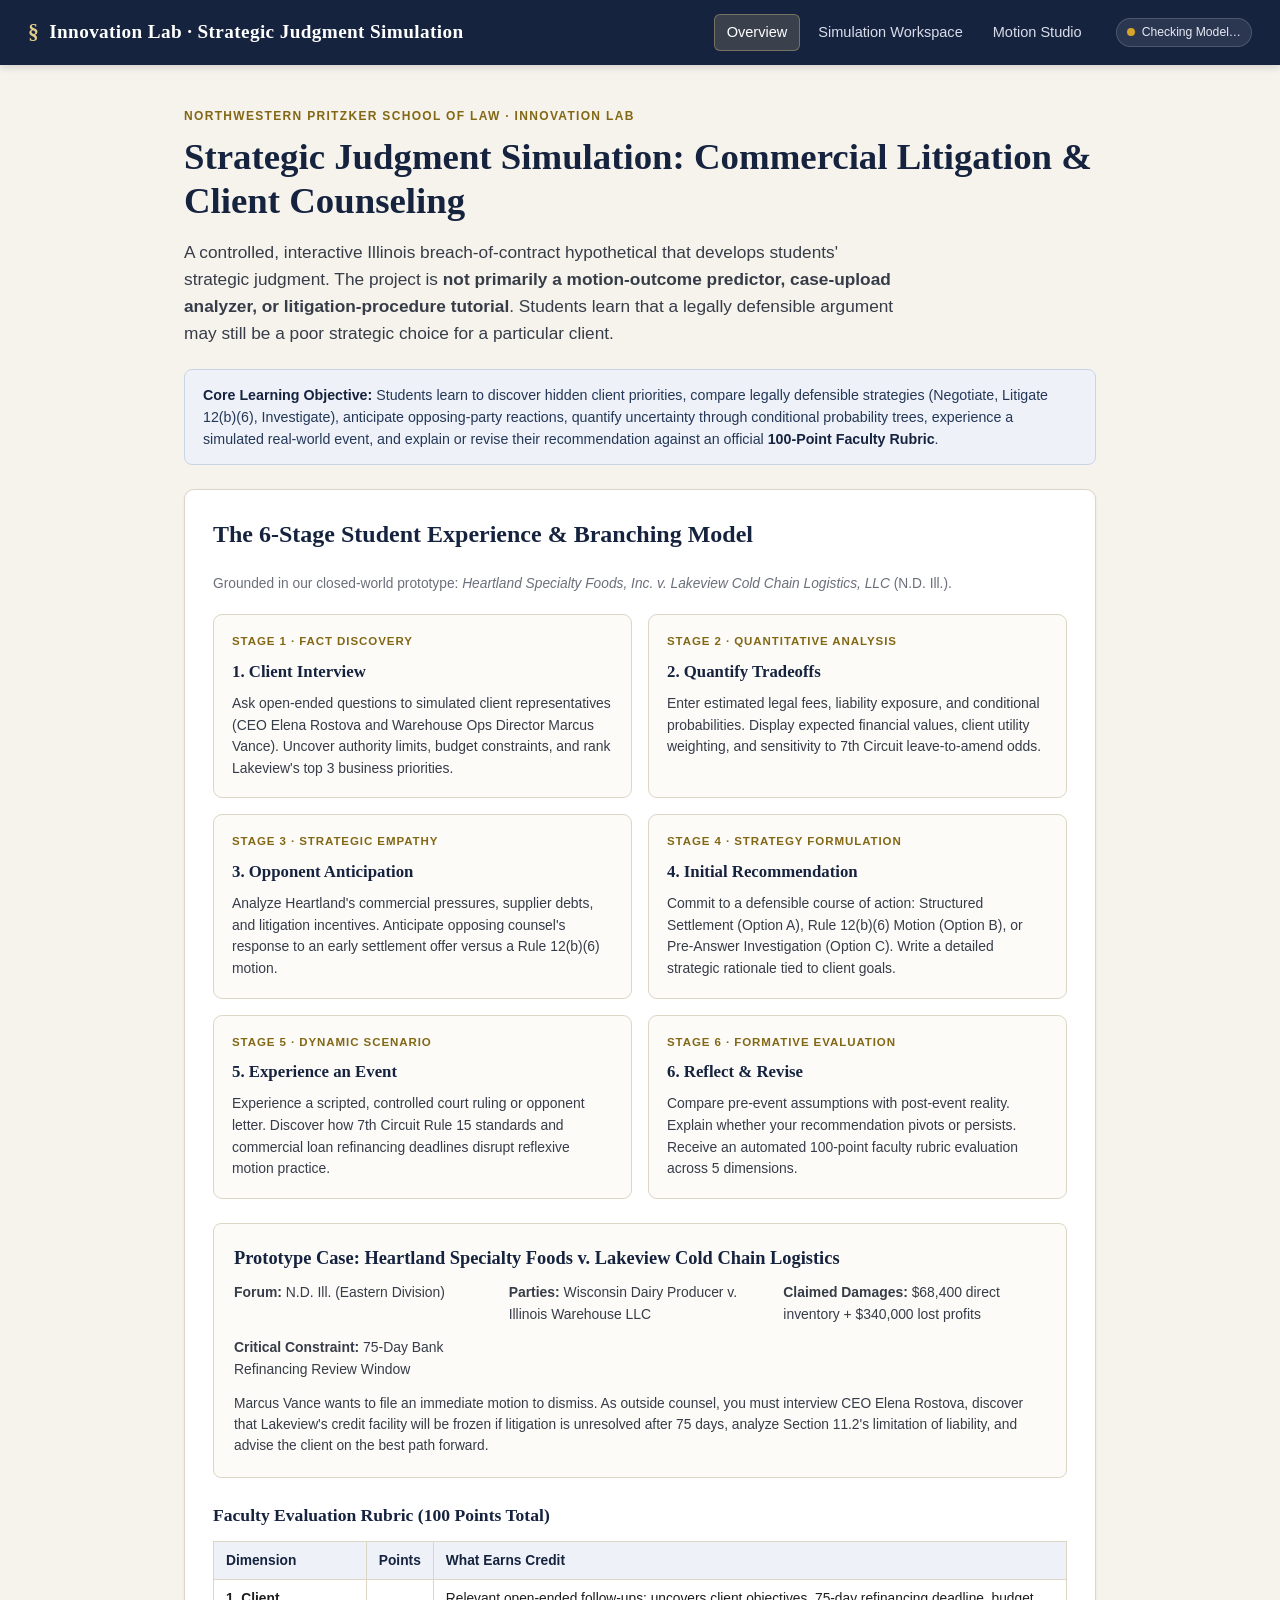
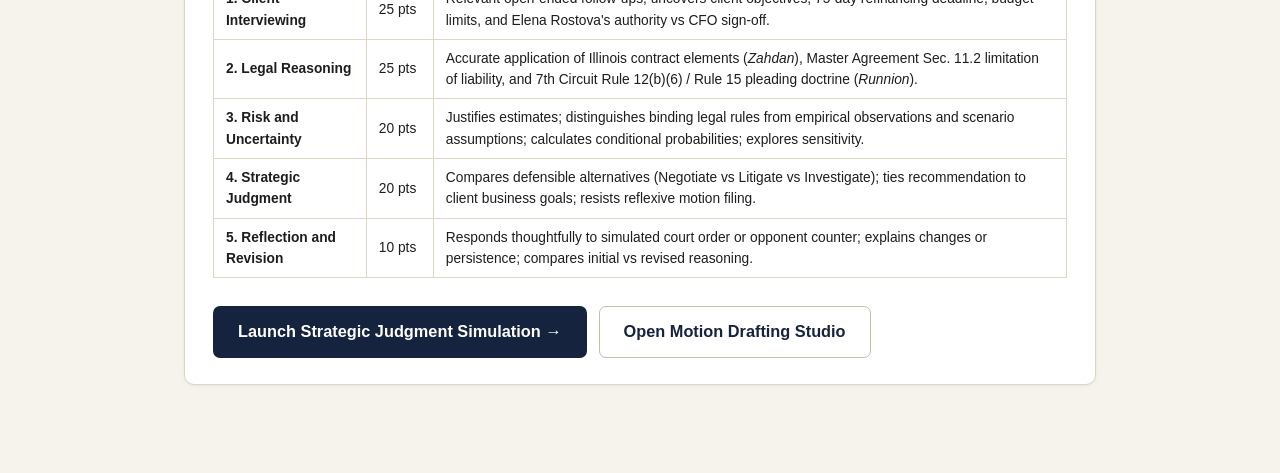
==== commit 297eed69: "update" ====
--- a/index.html
+++ b/index.html
@@ -3,88 +3,155 @@
 <head>
 <meta charset="UTF-8">
 <meta name="viewport" content="width=device-width, initial-scale=1.0">
-<title>Motion Mindset — Conversational Motion Guidance</title>
+<title>Innovation Lab | Strategic Judgment Simulation</title>
 <link rel="stylesheet" href="style.css">
 </head>
 <body>
 
 <header class="site-header">
-  <a href="index.html" class="brand"><span class="mark">&sect;</span> Motion Mindset</a>
+  <a href="index.html" class="brand">
+    <span class="mark">&sect;</span> Innovation Lab &middot; Strategic Judgment Simulation
+  </a>
   <div class="header-right">
     <nav>
-      <a href="index.html" class="active">Home</a>
-      <a href="guidance.html">Conversational Guidance</a>
-      <a href="motion.html">Motion Drafting</a>
+      <a href="index.html" class="active">Overview</a>
+      <a href="simulation.html">Simulation Workspace</a>
+      <a href="motion.html">Motion Studio</a>
     </nav>
     <div class="llm-pill" id="llm-status-pill" title="Qwen 3.8-27B vLLM status">
       <span class="dot"></span>
-      <span id="llm-status-text">Checking Qwen 3.8…</span>
+      <span id="llm-status-text">Checking Model…</span>
     </div>
   </div>
 </header>
 
 <main class="shell">
   <div class="hero">
-    <div class="eyebrow">For law students &amp; young attorneys &middot; Client-centered motion practice</div>
-    <h1>Write better motions through conversational guidance.</h1>
+    <div class="eyebrow">Northwestern Pritzker School of Law &middot; Innovation Lab</div>
+    <h1>Strategic Judgment Simulation: Commercial Litigation &amp; Client Counseling</h1>
     <p class="lede">
-      Great motions start long before you type a caption. This workspace coaches you through
-      pre-meeting preparation, a live simulated client interview, and post-meeting Rule 12(b)(6)
-      &amp; Illinois contract analysis — evaluating every step against the course rubric before
-      you draft.
+      A controlled, interactive Illinois breach-of-contract hypothetical that develops students' strategic judgment.
+      The project is <strong>not primarily a motion-outcome predictor, case-upload analyzer, or litigation-procedure tutorial</strong>.
+      Students learn that a legally defensible argument may still be a poor strategic choice for a particular client.
     </p>
   </div>
 
   <div class="research-note">
-    <strong>Why conversational guidance instead of a "win likelihood" score?</strong>
-    Legal-judgment-prediction tools often rely on outcome-derived signals unavailable when the
-    filing decision actually had to be made (Medvedeva &amp; McBride). Instead of guessing how a
-    judge will rule, our Qwen 3.8 mentor evaluates <strong>authority recognition, client-interest
-    prioritization, pleading-versus-proof discipline, and strategic judgment</strong> using only
-    legitimate pre-filing information.
+    <strong>Core Learning Objective:</strong>
+    Students learn to discover hidden client priorities, compare legally defensible strategies (Negotiate, Litigate 12(b)(6), Investigate),
+    anticipate opposing-party reactions, quantify uncertainty through conditional probability trees, experience a simulated real-world event,
+    and explain or revise their recommendation against an official <strong>100-Point Faculty Rubric</strong>.
   </div>
 
-  <div class="card">
-    <h2 style="margin-top:0; color:var(--navy);">How the simulation works</h2>
+  <!-- The 6-Stage Student Experience -->
+  <div class="card" style="margin-top:24px;">
+    <h2 style="margin-top:0; color:var(--navy);">The 6-Stage Student Experience &amp; Branching Model</h2>
     <p class="note" style="margin-top:4px;">
-      Questions and evaluation criteria load dynamically from the Question Bank and Evaluation
-      Rubric CSVs — updating either CSV automatically updates the entire simulation.
+      Grounded in our closed-world prototype: <em>Heartland Specialty Foods, Inc. v. Lakeview Cold Chain Logistics, LLC</em> (N.D. Ill.).
     </p>
 
-    <div class="stats-strip" id="curriculum-stats">
-      <span class="stat-chip" id="stat-phases">3 Guided Phases</span>
-      <span class="stat-chip" id="stat-questions">Loading questions…</span>
-      <span class="stat-chip" id="stat-skills">Loading rubric skills…</span>
-      <span class="stat-chip">Model: Qwen 3.8-27B (vLLM)</span>
-    </div>
+    <div class="phase-overview-grid" style="grid-template-columns: repeat(auto-fit, minmax(280px, 1fr));">
+      <div class="phase-tile">
+        <div class="tile-step">Stage 1 &middot; Fact Discovery</div>
+        <h3>1. Client Interview</h3>
+        <p>Ask open-ended questions to simulated client representatives (CEO Elena Rostova and Warehouse Ops Director Marcus Vance). Uncover authority limits, budget constraints, and rank Lakeview's top 3 business priorities.</p>
+      </div>
 
-    <div class="phase-overview-grid" id="phase-grid">
       <div class="phase-tile">
-        <div class="tile-step">Phase 1 &middot; Mentor Q&amp;A</div>
-        <h3>Before Meeting</h3>
-        <p>Start with <em>"Who is the client and who can authorize decisions?"</em> Frame the alleged contract claim, identify missing documents, and weigh what a motion would achieve or cost.</p>
+        <div class="tile-step">Stage 2 &middot; Quantitative Analysis</div>
+        <h3>2. Quantify Tradeoffs</h3>
+        <p>Enter estimated legal fees, liability exposure, and conditional probabilities. Display expected financial values, client utility weighting, and sensitivity to 7th Circuit leave-to-amend odds.</p>
       </div>
+
       <div class="phase-tile">
-        <div class="tile-step">Phase 2 &middot; Client Roleplay</div>
-        <h3>During Meeting</h3>
-        <p>Roles switch: interview the simulated client directly to elicit ranked outcomes, budget limits, deadlines, settlement terms, relational stakes, adverse facts, and sign-off rules.</p>
+        <div class="tile-step">Stage 3 &middot; Strategic Empathy</div>
+        <h3>3. Opponent Anticipation</h3>
+        <p>Analyze Heartland's commercial pressures, supplier debts, and litigation incentives. Anticipate opposing counsel's response to an early settlement offer versus a Rule 12(b)(6) motion.</p>
       </div>
+
       <div class="phase-tile">
-        <div class="tile-step">Phase 3 &middot; Mentor Debrief</div>
-        <h3>After Meeting</h3>
-        <p>Synthesize client priorities, apply Illinois breach-of-contract law and the 7th Circuit Rule 12(b)(6) <em>Twombly/Iqbal</em> framework, compare alternatives, and form a recommendation.</p>
+        <div class="tile-step">Stage 4 &middot; Strategy Formulation</div>
+        <h3>4. Initial Recommendation</h3>
+        <p>Commit to a defensible course of action: Structured Settlement (Option A), Rule 12(b)(6) Motion (Option B), or Pre-Answer Investigation (Option C). Write a detailed strategic rationale tied to client goals.</p>
       </div>
+
       <div class="phase-tile">
-        <div class="tile-step">Step 4 &middot; Drafting Studio</div>
-        <h3>Motion Drafting</h3>
-        <p>Carry your interview insights and rubric scorecard into the drafting editor to write your Rule 12(b)(6) motion or strategic counseling memo and receive AI partner feedback.</p>
+        <div class="tile-step">Stage 5 &middot; Dynamic Scenario</div>
+        <h3>5. Experience an Event</h3>
+        <p>Experience a scripted, controlled court ruling or opponent letter. Discover how 7th Circuit Rule 15 standards and commercial loan refinancing deadlines disrupt reflexive motion practice.</p>
+      </div>
+
+      <div class="phase-tile">
+        <div class="tile-step">Stage 6 &middot; Formative Evaluation</div>
+        <h3>6. Reflect &amp; Revise</h3>
+        <p>Compare pre-event assumptions with post-event reality. Explain whether your recommendation pivots or persists. Receive an automated 100-point faculty rubric evaluation across 5 dimensions.</p>
       </div>
     </div>
 
-    <div class="cta-row">
-      <a href="guidance.html" class="btn btn-primary">Start Conversational Guidance &rarr;</a>
-      <a href="guidance.html?sample=1" class="btn btn-gold">Try with Sample IL Contract Case</a>
-      <a href="motion.html" class="btn btn-ghost">Open Motion Drafting Studio</a>
+    <!-- Closed-World Case Overview Card -->
+    <div style="background:#fcfbf7; border:1px solid var(--border); border-radius:8px; padding:20px; margin:24px 0;">
+      <h3 style="margin:0 0 10px; color:var(--navy); font-size:1.15rem;">Prototype Case: Heartland Specialty Foods v. Lakeview Cold Chain Logistics</h3>
+      <div style="display:grid; grid-template-columns:repeat(auto-fit, minmax(220px, 1fr)); gap:12px; font-size:0.87rem; color:var(--ink-soft);">
+        <div><strong>Forum:</strong> N.D. Ill. (Eastern Division)</div>
+        <div><strong>Parties:</strong> Wisconsin Dairy Producer v. Illinois Warehouse LLC</div>
+        <div><strong>Claimed Damages:</strong> $68,400 direct inventory + $340,000 lost profits</div>
+        <div><strong>Critical Constraint:</strong> 75-Day Bank Refinancing Review Window</div>
+      </div>
+      <p style="font-size:0.86rem; color:var(--ink-soft); margin:12px 0 0;">
+        Marcus Vance wants to file an immediate motion to dismiss. As outside counsel, you must interview CEO Elena Rostova,
+        discover that Lakeview's credit facility will be frozen if litigation is unresolved after 75 days, analyze Section 11.2's
+        limitation of liability, and advise the client on the best path forward.
+      </p>
+    </div>
+
+    <!-- Official 100-Point Rubric Table -->
+    <div style="margin:24px 0;">
+      <h3 style="margin:0 0 12px; color:var(--navy); font-size:1.1rem;">Faculty Evaluation Rubric (100 Points Total)</h3>
+      <table class="sim-table">
+        <thead>
+          <tr>
+            <th>Dimension</th>
+            <th>Points</th>
+            <th>What Earns Credit</th>
+          </tr>
+        </thead>
+        <tbody>
+          <tr>
+            <td><strong>1. Client Interviewing</strong></td>
+            <td>25 pts</td>
+            <td>Relevant open-ended follow-ups; uncovers client objectives, 75-day refinancing deadline, budget limits, and Elena Rostova's authority vs CFO sign-off.</td>
+          </tr>
+          <tr>
+            <td><strong>2. Legal Reasoning</strong></td>
+            <td>25 pts</td>
+            <td>Accurate application of Illinois contract elements (<em>Zahdan</em>), Master Agreement Sec. 11.2 limitation of liability, and 7th Circuit Rule 12(b)(6) / Rule 15 pleading doctrine (<em>Runnion</em>).</td>
+          </tr>
+          <tr>
+            <td><strong>3. Risk and Uncertainty</strong></td>
+            <td>20 pts</td>
+            <td>Justifies estimates; distinguishes binding legal rules from empirical observations and scenario assumptions; calculates conditional probabilities; explores sensitivity.</td>
+          </tr>
+          <tr>
+            <td><strong>4. Strategic Judgment</strong></td>
+            <td>20 pts</td>
+            <td>Compares defensible alternatives (Negotiate vs Litigate vs Investigate); ties recommendation to client business goals; resists reflexive motion filing.</td>
+          </tr>
+          <tr>
+            <td><strong>5. Reflection and Revision</strong></td>
+            <td>10 pts</td>
+            <td>Responds thoughtfully to simulated court order or opponent counter; explains changes or persistence; compares initial vs revised reasoning.</td>
+          </tr>
+        </tbody>
+      </table>
+    </div>
+
+    <div class="cta-row" style="margin-top:28px;">
+      <a href="simulation.html" class="btn btn-primary" style="font-size:1.02rem; padding:12px 24px;">
+        Launch Strategic Judgment Simulation &rarr;
+      </a>
+      <a href="motion.html" class="btn btn-ghost" style="font-size:1.02rem; padding:12px 24px;">
+        Open Motion Drafting Studio
+      </a>
     </div>
   </div>
 </main>
@@ -94,26 +161,20 @@
     const pill = document.getElementById("llm-status-pill");
     const pillText = document.getElementById("llm-status-text");
     try {
-      const res = await fetch("/api/config");
-      if (!res.ok) throw new Error("API unavailable");
-      const data = await res.json();
-      const cur = data.curriculum;
-      const llm = data.llm || {};
-
-      document.getElementById("stat-phases").textContent = `${cur.phases.length} Guided Phases`;
-      document.getElementById("stat-questions").textContent = `${cur.total_questions} Question Bank Prompts`;
-      document.getElementById("stat-skills").textContent = `${cur.skills.length} Rubric Competencies`;
-
-      if (llm.connected) {
-        pill.className = "llm-pill online";
-        pillText.textContent = `${llm.model || "Qwen 3.8"} · Ready`;
-      } else {
-        pill.className = "llm-pill offline";
-        pillText.textContent = `${llm.model || "Qwen 3.8"} · Offline`;
+      const res = await fetch("/api/health");
+      if (res.ok) {
+        const d = await res.json();
+        if (d.llm && d.llm.connected) {
+          pill.className = "llm-pill online";
+          pillText.textContent = `${d.llm.model || "Qwen 3.8"} · Online`;
+        } else {
+          pill.className = "llm-pill offline";
+          pillText.textContent = "Guided Heuristics";
+        }
       }
-    } catch (err) {
+    } catch (_) {
       pill.className = "llm-pill offline";
-      pillText.textContent = "Backend Offline";
+      pillText.textContent = "Simulation Ready";
     }
   }
   loadOverview();
--- a/style.css
+++ b/style.css
@@ -1066,3 +1066,623 @@
   margin-top: 3px;
   white-space: pre-wrap;
 }
+
+
+/* =========================================================================
+   INNOVATION LAB | STRATEGIC JUDGMENT SIMULATION (6 STAGES)
+   ========================================================================= */
+
+.sim-shell {
+  max-width: 1360px;
+  margin: 0 auto;
+  padding: 20px 24px 60px;
+}
+
+/* Stepper Bar */
+.stepper-container {
+  background: var(--surface);
+  border: 1px solid var(--border);
+  border-radius: var(--radius);
+  padding: 16px 20px;
+  margin-bottom: 24px;
+  box-shadow: var(--shadow-sm);
+}
+
+.sim-stepper {
+  display: flex;
+  align-items: center;
+  justify-content: space-between;
+  gap: 8px;
+  overflow-x: auto;
+  padding-bottom: 4px;
+}
+
+.step-node {
+  display: flex;
+  align-items: center;
+  gap: 10px;
+  cursor: pointer;
+  padding: 6px 12px;
+  border-radius: 8px;
+  transition: all 0.2s ease;
+  flex-shrink: 0;
+  text-decoration: none;
+  color: var(--ink-soft);
+}
+
+.step-node:hover {
+  background: var(--navy-soft);
+}
+
+.step-node.active {
+  background: var(--navy-soft);
+  color: var(--navy);
+  font-weight: 700;
+}
+
+.step-num {
+  width: 28px;
+  height: 28px;
+  border-radius: 50%;
+  background: #e2e5ec;
+  color: #4a5162;
+  display: flex;
+  align-items: center;
+  justify-content: center;
+  font-size: 0.82rem;
+  font-weight: 700;
+  transition: all 0.2s ease;
+}
+
+.step-node.active .step-num {
+  background: var(--navy);
+  color: #fff;
+}
+
+.step-node.completed .step-num {
+  background: var(--accept);
+  color: #fff;
+}
+
+.step-label {
+  font-size: 0.88rem;
+  white-space: nowrap;
+}
+
+.step-arrow {
+  color: #b8bdc9;
+  font-size: 0.9rem;
+}
+
+/* Stage Layout */
+.stage-main-grid {
+  display: grid;
+  grid-template-columns: minmax(0, 1fr) 360px;
+  gap: 24px;
+  align-items: start;
+}
+
+@media (max-width: 1060px) {
+  .stage-main-grid {
+    grid-template-columns: 1fr;
+  }
+}
+
+.stage-card {
+  background: var(--surface);
+  border: 1px solid var(--border);
+  border-radius: var(--radius);
+  padding: 24px;
+  box-shadow: var(--shadow-sm);
+  margin-bottom: 24px;
+}
+
+.stage-card-header {
+  border-bottom: 1px solid var(--border);
+  padding-bottom: 16px;
+  margin-bottom: 20px;
+}
+
+.stage-eyebrow {
+  font-size: 0.78rem;
+  text-transform: uppercase;
+  letter-spacing: 0.08em;
+  color: var(--gold-dark);
+  font-weight: 700;
+  margin-bottom: 4px;
+}
+
+.stage-title {
+  margin: 0 0 6px;
+  font-size: 1.45rem;
+  color: var(--navy);
+}
+
+.stage-desc {
+  margin: 0;
+  font-size: 0.95rem;
+  color: var(--ink-soft);
+}
+
+/* Chat Personas */
+.persona-strip {
+  display: flex;
+  align-items: center;
+  gap: 12px;
+  background: #f8f9fc;
+  border: 1px solid var(--border);
+  border-radius: 8px;
+  padding: 10px 14px;
+  margin-bottom: 16px;
+}
+
+.persona-avatar {
+  width: 36px;
+  height: 36px;
+  border-radius: 50%;
+  display: flex;
+  align-items: center;
+  justify-content: center;
+  font-weight: 700;
+  font-size: 0.85rem;
+}
+
+.persona-avatar.elena {
+  background: #2b4b73;
+  color: #fff;
+}
+
+.persona-avatar.marcus {
+  background: #876228;
+  color: #fff;
+}
+
+.persona-info .name {
+  font-weight: 700;
+  font-size: 0.9rem;
+  color: var(--navy);
+}
+
+.persona-info .role {
+  font-size: 0.78rem;
+  color: var(--muted);
+}
+
+/* Priority Board */
+.priority-board {
+  background: var(--gold-bg);
+  border: 1px solid var(--gold-light);
+  border-radius: 8px;
+  padding: 16px;
+  margin-top: 20px;
+}
+
+.priority-slots {
+  display: flex;
+  flex-direction: column;
+  gap: 10px;
+  margin-top: 10px;
+}
+
+.priority-slot-row {
+  display: grid;
+  grid-template-columns: 80px 1fr;
+  align-items: center;
+  gap: 10px;
+}
+
+.priority-rank-badge {
+  background: var(--navy);
+  color: #fff;
+  font-size: 0.75rem;
+  font-weight: 700;
+  padding: 4px 8px;
+  border-radius: 4px;
+  text-align: center;
+}
+
+.priority-select {
+  width: 100%;
+  padding: 8px 10px;
+  border: 1px solid var(--border-strong);
+  border-radius: 6px;
+  background: #fff;
+  font-size: 0.88rem;
+  color: var(--ink);
+}
+
+/* Tradeoff Sliders & Inputs */
+.tradeoff-section-title {
+  font-size: 1.05rem;
+  color: var(--navy);
+  margin: 20px 0 10px;
+  font-weight: 700;
+  border-bottom: 2px solid var(--gold);
+  padding-bottom: 4px;
+  display: inline-block;
+}
+
+.tradeoff-form-grid {
+  display: grid;
+  grid-template-columns: repeat(auto-fit, minmax(260px, 1fr));
+  gap: 16px;
+  margin-bottom: 20px;
+}
+
+.tradeoff-field {
+  background: #fdfdfd;
+  border: 1px solid var(--border);
+  border-radius: 8px;
+  padding: 14px;
+}
+
+.tradeoff-field label {
+  display: block;
+  font-size: 0.83rem;
+  font-weight: 700;
+  color: var(--navy);
+  margin-bottom: 6px;
+}
+
+.tradeoff-field .field-hint {
+  font-size: 0.76rem;
+  color: var(--muted);
+  margin-top: 4px;
+}
+
+.tradeoff-field input[type="number"],
+.tradeoff-field input[type="range"] {
+  width: 100%;
+}
+
+.tradeoff-field input[type="number"] {
+  padding: 7px 10px;
+  border: 1px solid var(--border-strong);
+  border-radius: 6px;
+  font-size: 0.92rem;
+}
+
+/* EV Comparison Cards */
+.comparison-grid {
+  display: grid;
+  grid-template-columns: repeat(auto-fit, minmax(280px, 1fr));
+  gap: 16px;
+  margin: 20px 0;
+}
+
+.path-card {
+  border: 2px solid var(--border);
+  border-radius: 10px;
+  padding: 18px;
+  background: #fff;
+  transition: all 0.2s ease;
+  position: relative;
+}
+
+.path-card.recommended {
+  border-color: var(--accept);
+  background: #f6fcf8;
+}
+
+.path-card.warning-deadline {
+  border-color: #d1584b;
+}
+
+.path-card h3 {
+  margin: 0 0 8px;
+  font-size: 1.15rem;
+  color: var(--navy);
+}
+
+.ev-stat {
+  font-size: 1.6rem;
+  font-weight: 800;
+  color: var(--navy);
+  margin: 6px 0;
+}
+
+.deadline-pill {
+  display: inline-block;
+  padding: 3px 8px;
+  border-radius: 4px;
+  font-size: 0.75rem;
+  font-weight: 700;
+  text-transform: uppercase;
+  margin-top: 4px;
+}
+
+.deadline-pill.ok {
+  background: var(--accept-bg);
+  color: var(--accept);
+}
+
+.deadline-pill.missed {
+  background: var(--deny-bg);
+  color: var(--deny);
+}
+
+/* Sensitivity Table */
+.sensitivity-box {
+  background: #f8f9fa;
+  border: 1px solid var(--border);
+  border-radius: 8px;
+  padding: 16px;
+  margin-top: 20px;
+}
+
+.sim-table {
+  width: 100%;
+  border-collapse: collapse;
+  margin-top: 10px;
+  font-size: 0.86rem;
+}
+
+.sim-table th, .sim-table td {
+  padding: 8px 12px;
+  border: 1px solid var(--border);
+  text-align: left;
+}
+
+.sim-table th {
+  background: #eef2f8;
+  color: var(--navy);
+  font-weight: 700;
+}
+
+/* Strategy Cards */
+.strategy-picker-grid {
+  display: grid;
+  grid-template-columns: repeat(auto-fit, minmax(280px, 1fr));
+  gap: 18px;
+  margin: 20px 0;
+}
+
+.strategy-choice-card {
+  border: 2px solid var(--border);
+  border-radius: 10px;
+  padding: 20px;
+  cursor: pointer;
+  background: #fff;
+  transition: all 0.2s ease;
+}
+
+.strategy-choice-card:hover {
+  border-color: var(--navy-light);
+  transform: translateY(-2px);
+  box-shadow: var(--shadow-md);
+}
+
+.strategy-choice-card.selected {
+  border-color: var(--navy);
+  background: var(--navy-soft);
+  box-shadow: 0 0 0 2px var(--navy);
+}
+
+/* Authentic Document Styles (Judicial Order & Opponent Letter) */
+.court-order-document {
+  background: #fffefb;
+  border: 3px double #333;
+  padding: 32px 36px;
+  font-family: "Georgia", "Times New Roman", serif;
+  color: #111;
+  box-shadow: var(--shadow-md);
+  margin: 20px 0;
+  position: relative;
+}
+
+.court-caption {
+  text-align: center;
+  font-weight: 700;
+  font-size: 0.95rem;
+  letter-spacing: 0.05em;
+  margin-bottom: 24px;
+  border-bottom: 1px solid #777;
+  padding-bottom: 14px;
+}
+
+.court-body {
+  font-size: 1rem;
+  line-height: 1.7;
+  white-space: pre-wrap;
+}
+
+.opponent-letter-document {
+  background: #fff;
+  border: 1px solid #bbb;
+  border-top: 4px solid #8c2828;
+  padding: 28px 32px;
+  font-family: "Georgia", serif;
+  margin: 20px 0;
+  box-shadow: var(--shadow-sm);
+}
+
+.impact-alert-banner {
+  display: flex;
+  align-items: center;
+  gap: 14px;
+  padding: 16px 20px;
+  border-radius: 8px;
+  margin: 20px 0;
+  font-size: 0.93rem;
+  font-weight: 600;
+}
+
+.impact-alert-banner.danger {
+  background: #fdf1f0;
+  border: 1px solid #e0b0ac;
+  color: #8c1e14;
+}
+
+.impact-alert-banner.success {
+  background: #f0f8f3;
+  border: 1px solid #b7dfc6;
+  color: #176332;
+}
+
+/* Pre/Post Comparison */
+.pre-post-split {
+  display: grid;
+  grid-template-columns: 1fr 1fr;
+  gap: 20px;
+  margin: 20px 0;
+}
+
+@media (max-width: 860px) {
+  .pre-post-split {
+    grid-template-columns: 1fr;
+  }
+}
+
+.pre-post-card {
+  border: 1px solid var(--border);
+  border-radius: 8px;
+  padding: 18px;
+  background: #fdfdfd;
+}
+
+.pre-post-card.initial {
+  border-left: 4px solid #5a738e;
+}
+
+.pre-post-card.post-event {
+  border-left: 4px solid var(--gold-dark);
+}
+
+/* 100-Point Scorecard Hero */
+.scorecard-hero {
+  background: linear-gradient(135deg, var(--navy) 0%, #1e335a 100%);
+  color: #fff;
+  border-radius: 12px;
+  padding: 30px;
+  display: flex;
+  align-items: center;
+  justify-content: space-between;
+  gap: 24px;
+  margin: 24px 0;
+  box-shadow: var(--shadow-md);
+}
+
+.scorecard-left .headline {
+  font-size: 1.6rem;
+  font-weight: 700;
+  margin: 0 0 8px;
+}
+
+.scorecard-left .sub {
+  font-size: 0.95rem;
+  color: #c9d5e8;
+  margin: 0;
+}
+
+.score-badge-circle {
+  width: 110px;
+  height: 110px;
+  border-radius: 50%;
+  background: rgba(255, 255, 255, 0.12);
+  border: 3px solid var(--gold-light);
+  display: flex;
+  flex-direction: column;
+  align-items: center;
+  justify-content: center;
+  text-align: center;
+  flex-shrink: 0;
+}
+
+.score-badge-circle .num {
+  font-size: 2.3rem;
+  font-weight: 800;
+  color: #fff;
+  line-height: 1;
+}
+
+.score-badge-circle .denom {
+  font-size: 0.75rem;
+  color: var(--gold-light);
+  text-transform: uppercase;
+  letter-spacing: 0.05em;
+  margin-top: 2px;
+}
+
+.anchor-badge {
+  display: inline-block;
+  padding: 5px 12px;
+  border-radius: 20px;
+  font-size: 0.84rem;
+  font-weight: 700;
+  text-transform: uppercase;
+  letter-spacing: 0.06em;
+  margin-top: 10px;
+}
+
+.anchor-badge.strong {
+  background: #34d399;
+  color: #064e3b;
+}
+
+.anchor-badge.competent {
+  background: #60a5fa;
+  color: #1e3a8a;
+}
+
+.anchor-badge.developing {
+  background: #fbbf24;
+  color: #78350f;
+}
+
+.anchor-badge.needs-improvement {
+  background: #f87171;
+  color: #7f1d1d;
+}
+
+.rubric-dimension-row {
+  border-bottom: 1px solid var(--border);
+  padding: 16px 0;
+}
+
+.rubric-dimension-row:last-child {
+  border-bottom: none;
+}
+
+.dim-header {
+  display: flex;
+  align-items: center;
+  justify-content: space-between;
+  margin-bottom: 6px;
+}
+
+.dim-name {
+  font-weight: 700;
+  color: var(--navy);
+  font-size: 0.98rem;
+}
+
+.dim-score-pill {
+  font-weight: 700;
+  color: var(--navy);
+  background: #eef2f8;
+  padding: 3px 10px;
+  border-radius: 12px;
+  font-size: 0.85rem;
+}
+
+.dim-bar-wrap {
+  width: 100%;
+  height: 8px;
+  background: #e2e5eb;
+  border-radius: 4px;
+  overflow: hidden;
+  margin-bottom: 8px;
+}
+
+.dim-bar-fill {
+  height: 100%;
+  background: var(--gold);
+  border-radius: 4px;
+  transition: width 0.6s ease;
+}
+
+.dim-feedback {
+  font-size: 0.88rem;
+  color: var(--ink-soft);
+  margin: 4px 0 0;
+}
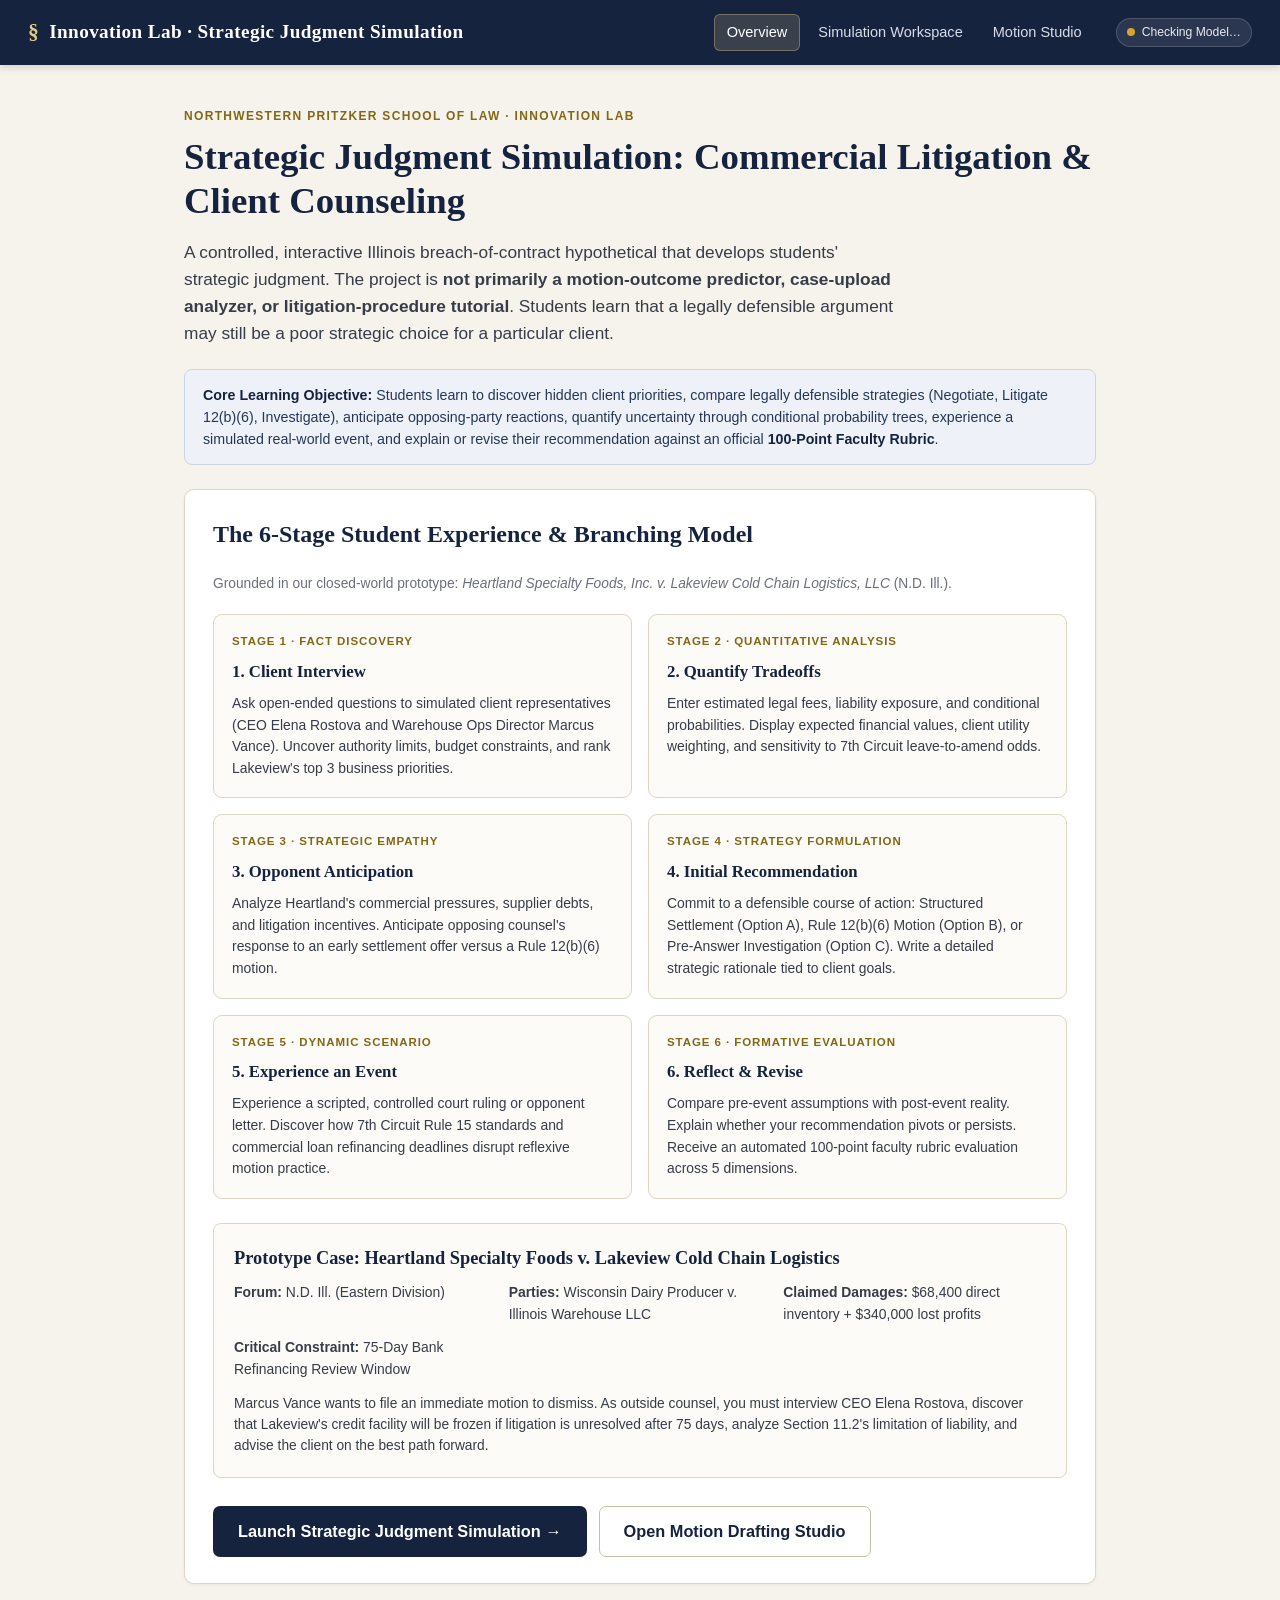
==== commit 0b51603c: "update landing page" ====
--- a/index.html
+++ b/index.html
@@ -105,7 +105,7 @@
     </div>
 
     <!-- Official 100-Point Rubric Table -->
-    <div style="margin:24px 0;">
+    <!-- <div style="margin:24px 0;">
       <h3 style="margin:0 0 12px; color:var(--navy); font-size:1.1rem;">Faculty Evaluation Rubric (100 Points Total)</h3>
       <table class="sim-table">
         <thead>
@@ -143,7 +143,7 @@
           </tr>
         </tbody>
       </table>
-    </div>
+    </div> -->
 
     <div class="cta-row" style="margin-top:28px;">
       <a href="simulation.html" class="btn btn-primary" style="font-size:1.02rem; padding:12px 24px;">
--- a/style.css
+++ b/style.css
@@ -255,6 +255,35 @@
   background: #faf8f2;
 }
 
+.btn-header {
+  display: inline-flex;
+  align-items: center;
+  justify-content: center;
+  gap: 6px;
+  background: rgba(255, 255, 255, 0.12);
+  color: #ffffff !important;
+  border: 1px solid rgba(255, 255, 255, 0.32);
+  padding: 6px 14px;
+  border-radius: 6px;
+  font-size: 0.86rem;
+  font-weight: 500;
+  text-decoration: none;
+  cursor: pointer;
+  transition: all 0.18s ease;
+  line-height: 1.4;
+  white-space: nowrap;
+}
+
+.btn-header:hover {
+  background: rgba(255, 255, 255, 0.22);
+  border-color: rgba(255, 255, 255, 0.55);
+  color: #ffffff !important;
+}
+
+.btn-header:active {
+  background: rgba(255, 255, 255, 0.32);
+}
+
 .btn:disabled {
   opacity: 0.48;
   cursor: not-allowed;
@@ -922,6 +951,106 @@
   box-shadow: 0 0 0 2px rgba(22, 35, 63, 0.08);
 }
 
+/* ---- Stage 1 Simulation Composer & Typing Indicator ---- */
+
+.composer-box {
+  width: 100%;
+  box-sizing: border-box;
+  margin-top: 14px;
+  background: #ffffff;
+  border: 1px solid var(--border);
+  border-radius: 10px;
+  padding: 12px 14px;
+  box-shadow: 0 1px 4px rgba(22, 35, 63, 0.05);
+  transition: border-color 0.15s ease, box-shadow 0.15s ease;
+}
+
+.composer-box:focus-within {
+  border-color: var(--navy);
+  box-shadow: 0 0 0 3px rgba(22, 35, 63, 0.08);
+}
+
+.composer-textarea {
+  width: 100% !important;
+  min-width: 100% !important;
+  max-width: 100% !important;
+  min-height: 84px;
+  max-height: 220px;
+  box-sizing: border-box;
+  padding: 10px 12px;
+  border: 1px solid var(--border-strong);
+  border-radius: 8px;
+  font-family: inherit;
+  font-size: 0.96rem;
+  line-height: 1.5;
+  color: var(--ink);
+  background: #fdfcf9;
+  resize: vertical;
+  display: block;
+  transition: background 0.15s ease, border-color 0.15s ease;
+}
+
+.composer-textarea:focus {
+  outline: none;
+  background: #ffffff;
+  border-color: var(--navy);
+}
+
+.composer-footer {
+  display: flex;
+  justify-content: space-between;
+  align-items: center;
+  gap: 12px;
+  margin-top: 10px;
+  flex-wrap: wrap;
+}
+
+.typing-dots {
+  display: inline-flex;
+  align-items: center;
+  gap: 4px;
+  margin-left: 6px;
+}
+
+.typing-dots span {
+  width: 6px;
+  height: 6px;
+  background-color: #1d5b63;
+  border-radius: 50%;
+  display: inline-block;
+  animation: typingBounce 1.4s infinite ease-in-out both;
+}
+
+.typing-dots span:nth-child(1) {
+  animation-delay: -0.32s;
+}
+
+.typing-dots span:nth-child(2) {
+  animation-delay: -0.16s;
+}
+
+@keyframes typingBounce {
+  0%, 80%, 100% {
+    transform: scale(0.3);
+    opacity: 0.35;
+  }
+  40% {
+    transform: scale(1.1);
+    opacity: 1;
+  }
+}
+
+@keyframes fadeInBubble {
+  from {
+    opacity: 0;
+    transform: translateY(6px);
+  }
+  to {
+    opacity: 1;
+    transform: translateY(0);
+  }
+}
+
 /* ---- Motion Drafting Studio Layout ---- */
 
 .studio-shell {
@@ -1686,3 +1815,223 @@
   color: var(--ink-soft);
   margin: 4px 0 0;
 }
+
+/* ---- Stage 1 Ingestion Banner ---- */
+.stage1-sync-banner {
+  background: #eef7f8;
+  border: 1px solid #bce1e6;
+  border-left: 5px solid #1d5b63;
+  border-radius: 8px;
+  padding: 14px 18px;
+  margin-bottom: 20px;
+  display: flex;
+  justify-content: space-between;
+  align-items: center;
+  flex-wrap: wrap;
+  gap: 12px;
+}
+
+.stage1-sync-title {
+  font-weight: 700;
+  color: #1d5b63;
+  font-size: 0.92rem;
+  display: flex;
+  align-items: center;
+  gap: 8px;
+}
+
+.stage1-pill-tag {
+  display: inline-block;
+  background: #d8eef0;
+  color: #13484f;
+  padding: 3px 10px;
+  border-radius: 12px;
+  font-size: 0.8rem;
+  font-weight: 600;
+}
+
+/* ---- Interactive Visual Decision Tree ---- */
+.decision-tree-wrapper {
+  background: #ffffff;
+  border: 1px solid var(--border);
+  border-radius: 12px;
+  padding: 24px;
+  margin: 22px 0;
+  box-shadow: var(--shadow-sm);
+  overflow-x: auto;
+}
+
+.tree-root-box {
+  background: var(--navy);
+  color: #fff;
+  border-radius: 8px;
+  padding: 14px 20px;
+  display: flex;
+  justify-content: space-between;
+  align-items: center;
+  flex-wrap: wrap;
+  gap: 10px;
+  margin-bottom: 18px;
+}
+
+.tree-branch-group {
+  display: flex;
+  flex-direction: column;
+  gap: 16px;
+}
+
+.tree-branch-card {
+  border: 1.5px solid var(--border);
+  border-radius: 10px;
+  background: #fafaf8;
+  padding: 18px 20px;
+  transition: all 0.2s ease;
+  position: relative;
+}
+
+.tree-branch-card.optimal {
+  border-color: #236e42;
+  background: #f4faf6;
+  box-shadow: 0 2px 10px rgba(35, 110, 66, 0.08);
+}
+
+.tree-branch-card.warning-fail {
+  border-color: #a3372f;
+  background: #fdf5f4;
+}
+
+.tree-branch-header {
+  display: flex;
+  justify-content: space-between;
+  align-items: center;
+  flex-wrap: wrap;
+  gap: 10px;
+  margin-bottom: 10px;
+}
+
+.tree-subnodes {
+  display: grid;
+  grid-template-columns: repeat(auto-fit, minmax(260px, 1fr));
+  gap: 12px;
+  margin-top: 12px;
+}
+
+.tree-leaf-node {
+  background: #fff;
+  border: 1px solid var(--border);
+  border-radius: 8px;
+  padding: 12px 14px;
+  font-size: 0.88rem;
+}
+
+.tree-leaf-node.fail {
+  border-left: 4px solid #b91c1c;
+}
+
+.tree-leaf-node.pass {
+  border-left: 4px solid #15803d;
+}
+
+.tree-leaf-node.borderline {
+  border-left: 4px solid #b45309;
+}
+
+.tree-chance-box {
+  background: #f8fafc;
+  border: 1px dashed #cbd5e1;
+  border-radius: 8px;
+  padding: 12px 14px;
+  margin-top: 10px;
+}
+
+.tree-chance-title {
+  font-size: 0.84rem;
+  font-weight: 700;
+  color: #334155;
+  margin-bottom: 8px;
+  display: flex;
+  align-items: center;
+  justify-content: space-between;
+}
+
+.tree-deadline-badge {
+  display: inline-block;
+  font-size: 0.74rem;
+  font-weight: 700;
+  padding: 2px 8px;
+  border-radius: 4px;
+  letter-spacing: 0.02em;
+}
+
+.tree-deadline-badge.pass {
+  background: #dcfce7;
+  color: #15803d;
+  border: 1px solid #bbf7d0;
+}
+
+.tree-deadline-badge.fail {
+  background: #fee2e2;
+  color: #b91c1c;
+  border: 1px solid #fecaca;
+}
+
+.tree-deadline-badge.borderline {
+  background: #fef3c7;
+  color: #b45309;
+  border: 1px solid #fde68a;
+}
+
+/* Legal Analysis Question Cards */
+.legal-q-grid {
+  display: grid;
+  grid-template-columns: 1fr;
+  gap: 12px;
+  margin: 16px 0;
+}
+
+.legal-q-card {
+  border: 1px solid var(--border);
+  border-radius: 8px;
+  background: #fcfcfb;
+  padding: 14px 18px;
+  transition: background 0.15s ease;
+}
+
+.legal-q-card:hover {
+  background: #fff;
+}
+
+.legal-q-card summary {
+  cursor: pointer;
+  font-weight: 700;
+  color: var(--navy);
+  font-size: 0.94rem;
+  outline: none;
+}
+
+.legal-source-badge {
+  display: inline-block;
+  background: #eef2f8;
+  color: var(--navy);
+  padding: 3px 8px;
+  border-radius: 4px;
+  font-size: 0.78rem;
+  font-weight: 600;
+  margin-top: 6px;
+}
+
+/* Supervisory Prep Tabs */
+.prep-accordion {
+  background: #fbfaf6;
+  border: 1px solid #e5dcce;
+  border-radius: 8px;
+  padding: 14px 18px;
+  margin-bottom: 16px;
+}
+
+.prep-accordion summary {
+  font-weight: 700;
+  color: var(--navy);
+  cursor: pointer;
+  font-size: 0.95rem;
+}
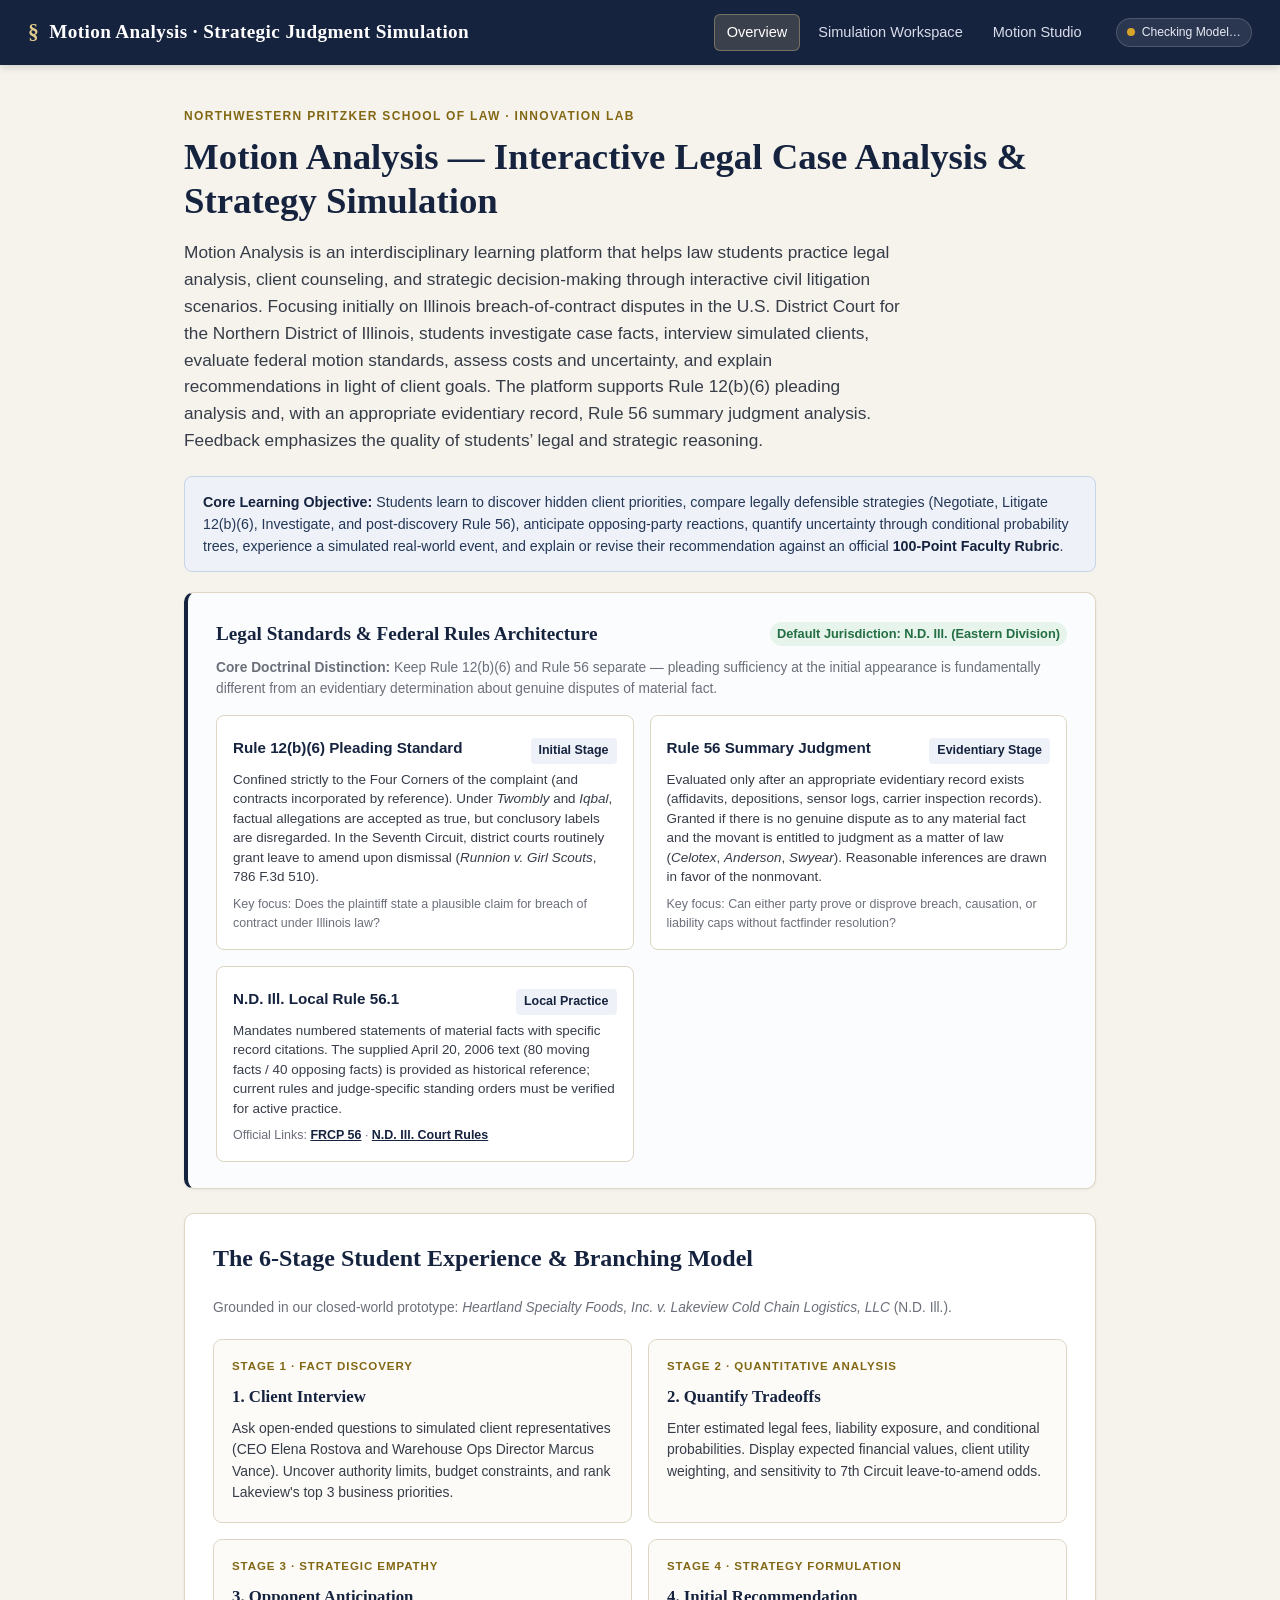
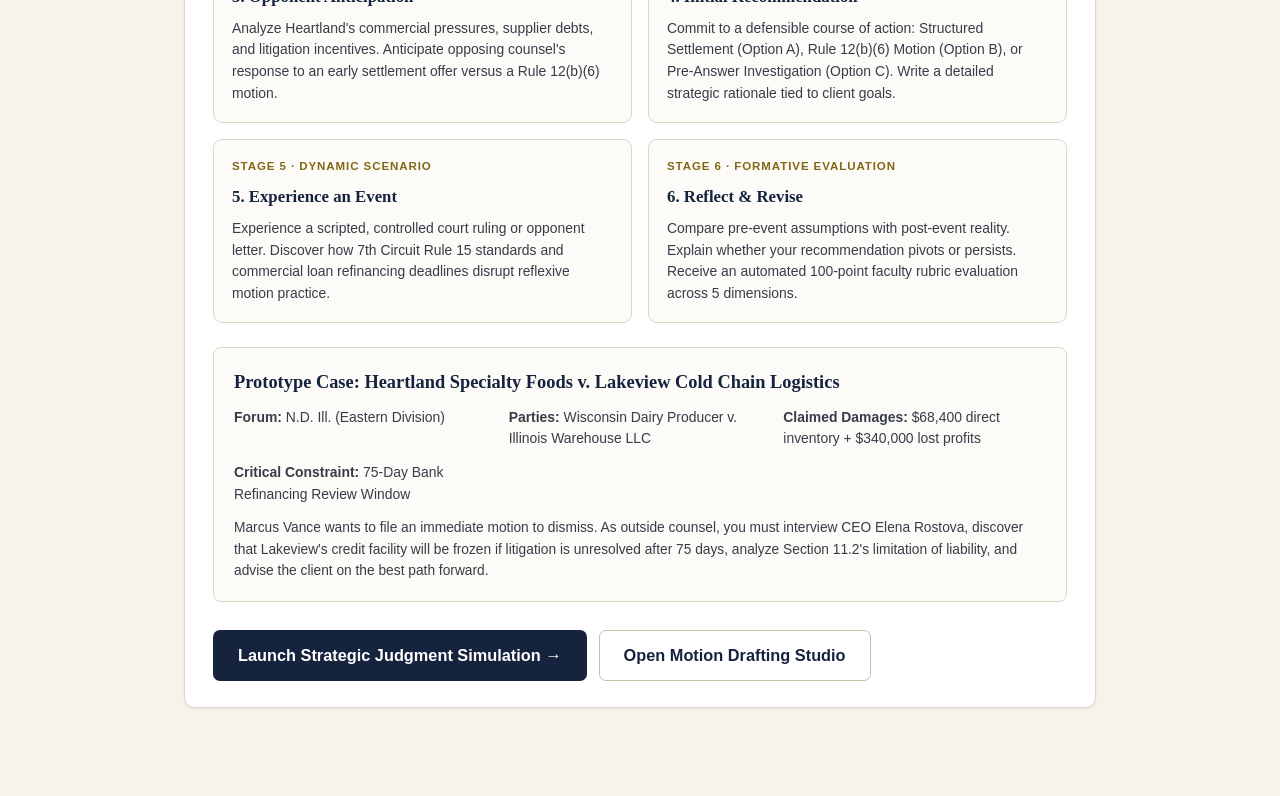
==== commit b73dc4c6: "update" ====
--- a/index.html
+++ b/index.html
@@ -10,7 +10,7 @@
 
 <header class="site-header">
   <a href="index.html" class="brand">
-    <span class="mark">&sect;</span> Innovation Lab &middot; Strategic Judgment Simulation
+    <span class="mark">&sect;</span> Motion Analysis &middot; Strategic Judgment Simulation
   </a>
   <div class="header-right">
     <nav>
@@ -28,19 +28,71 @@
 <main class="shell">
   <div class="hero">
     <div class="eyebrow">Northwestern Pritzker School of Law &middot; Innovation Lab</div>
-    <h1>Strategic Judgment Simulation: Commercial Litigation &amp; Client Counseling</h1>
+    <h1>Motion Analysis &mdash; Interactive Legal Case Analysis &amp; Strategy Simulation</h1>
     <p class="lede">
-      A controlled, interactive Illinois breach-of-contract hypothetical that develops students' strategic judgment.
-      The project is <strong>not primarily a motion-outcome predictor, case-upload analyzer, or litigation-procedure tutorial</strong>.
-      Students learn that a legally defensible argument may still be a poor strategic choice for a particular client.
+      Motion Analysis is an interdisciplinary learning platform that helps law students practice legal analysis, client counseling, and strategic decision-making through interactive civil litigation scenarios. Focusing initially on Illinois breach-of-contract disputes in the U.S. District Court for the Northern District of Illinois, students investigate case facts, interview simulated clients, evaluate federal motion standards, assess costs and uncertainty, and explain recommendations in light of client goals. The platform supports Rule 12(b)(6) pleading analysis and, with an appropriate evidentiary record, Rule 56 summary judgment analysis. Feedback emphasizes the quality of students&rsquo; legal and strategic reasoning.
     </p>
   </div>
 
   <div class="research-note">
     <strong>Core Learning Objective:</strong>
-    Students learn to discover hidden client priorities, compare legally defensible strategies (Negotiate, Litigate 12(b)(6), Investigate),
+    Students learn to discover hidden client priorities, compare legally defensible strategies (Negotiate, Litigate 12(b)(6), Investigate, and post-discovery Rule 56),
     anticipate opposing-party reactions, quantify uncertainty through conditional probability trees, experience a simulated real-world event,
     and explain or revise their recommendation against an official <strong>100-Point Faculty Rubric</strong>.
+  </div>
+
+  <!-- Legal Standards & Procedural Architecture Card -->
+  <div class="card" style="margin-top:20px; background:#fbfcfd; border-left:4px solid var(--navy);">
+    <div style="display:flex; justify-content:space-between; align-items:center; flex-wrap:wrap; gap:8px;">
+      <h2 style="margin:0; font-size:1.2rem; color:var(--navy);">Legal Standards &amp; Federal Rules Architecture</h2>
+      <span class="score-pill pass" style="font-size:0.8rem;">Default Jurisdiction: N.D. Ill. (Eastern Division)</span>
+    </div>
+    <p class="note" style="margin:8px 0 16px;">
+      <strong>Core Doctrinal Distinction:</strong> Keep Rule 12(b)(6) and Rule 56 separate &mdash; pleading sufficiency at the initial appearance is fundamentally different from an evidentiary determination about genuine disputes of material fact.
+    </p>
+
+    <div style="display:grid; grid-template-columns:repeat(auto-fit, minmax(280px, 1fr)); gap:16px;">
+      <div style="background:#fff; border:1px solid var(--border); border-radius:8px; padding:16px;">
+        <div style="display:flex; justify-content:space-between; align-items:center; margin-bottom:6px;">
+          <strong style="color:var(--navy); font-size:0.95rem;">Rule 12(b)(6) Pleading Standard</strong>
+          <span class="legal-source-badge">Initial Stage</span>
+        </div>
+        <p style="font-size:0.84rem; color:var(--ink-soft); line-height:1.45; margin:0 0 8px;">
+          Confined strictly to the Four Corners of the complaint (and contracts incorporated by reference). Under <em>Twombly</em> and <em>Iqbal</em>, factual allegations are accepted as true, but conclusory labels are disregarded. In the Seventh Circuit, district courts routinely grant leave to amend upon dismissal (<em>Runnion v. Girl Scouts</em>, 786 F.3d 510).
+        </p>
+        <div style="font-size:0.78rem; color:var(--muted);">
+          Key focus: Does the plaintiff state a plausible claim for breach of contract under Illinois law?
+        </div>
+      </div>
+
+      <div style="background:#fff; border:1px solid var(--border); border-radius:8px; padding:16px;">
+        <div style="display:flex; justify-content:space-between; align-items:center; margin-bottom:6px;">
+          <strong style="color:var(--navy); font-size:0.95rem;">Rule 56 Summary Judgment</strong>
+          <span class="legal-source-badge">Evidentiary Stage</span>
+        </div>
+        <p style="font-size:0.84rem; color:var(--ink-soft); line-height:1.45; margin:0 0 8px;">
+          Evaluated only after an appropriate evidentiary record exists (affidavits, depositions, sensor logs, carrier inspection records). Granted if there is no genuine dispute as to any material fact and the movant is entitled to judgment as a matter of law (<em>Celotex</em>, <em>Anderson</em>, <em>Swyear</em>). Reasonable inferences are drawn in favor of the nonmovant.
+        </p>
+        <div style="font-size:0.78rem; color:var(--muted);">
+          Key focus: Can either party prove or disprove breach, causation, or liability caps without factfinder resolution?
+        </div>
+      </div>
+
+      <div style="background:#fff; border:1px solid var(--border); border-radius:8px; padding:16px;">
+        <div style="display:flex; justify-content:space-between; align-items:center; margin-bottom:6px;">
+          <strong style="color:var(--navy); font-size:0.95rem;">N.D. Ill. Local Rule 56.1</strong>
+          <span class="legal-source-badge">Local Practice</span>
+        </div>
+        <p style="font-size:0.84rem; color:var(--ink-soft); line-height:1.45; margin:0 0 8px;">
+          Mandates numbered statements of material facts with specific record citations. The supplied April 20, 2006 text (80 moving facts / 40 opposing facts) is provided as historical reference; current rules and judge-specific standing orders must be verified for active practice.
+        </p>
+        <div style="font-size:0.78rem; color:var(--muted); margin-top:4px;">
+          Official Links:
+          <a href="https://www.law.cornell.edu/rules/frcp/rule_56" target="_blank" rel="noopener" style="color:var(--navy); font-weight:600;">FRCP 56</a> &middot;
+          <a href="https://www.ilnd.uscourts.gov/_assets/_documents/_forms/_legal/newrules/New00045.htm" target="_blank" rel="noopener" style="color:var(--navy); font-weight:600;">N.D. Ill. Court Rules</a>
+        </div>
+      </div>
+    </div>
   </div>
 
   <!-- The 6-Stage Student Experience -->
--- a/style.css
+++ b/style.css
@@ -48,6 +48,10 @@
   color: inherit;
 }
 
+button, input, textarea, select {
+  font-family: inherit;
+}
+
 /* ---- Site Header ---- */
 
 .site-header {
@@ -256,6 +260,8 @@
 }
 
 .btn-header {
+  appearance: none;
+  -webkit-appearance: none;
   display: inline-flex;
   align-items: center;
   justify-content: center;
@@ -272,6 +278,7 @@
   transition: all 0.18s ease;
   line-height: 1.4;
   white-space: nowrap;
+  outline: none;
 }
 
 .btn-header:hover {
@@ -2035,3 +2042,127 @@
   cursor: pointer;
   font-size: 0.95rem;
 }
+
+/* Preparation Prompt Answer & Feedback Box */
+.prep-q-box {
+  background: #ffffff;
+  border: 1px solid var(--border);
+  border-radius: 8px;
+  padding: 14px 16px;
+  margin-bottom: 12px;
+}
+
+.prep-input-area {
+  width: 100%;
+  min-height: 65px;
+  padding: 8px 12px;
+  font-family: inherit;
+  font-size: 0.86rem;
+  color: var(--ink);
+  background: #fff;
+  border: 1px solid #cbd5e1;
+  border-radius: 6px;
+  resize: vertical;
+  margin: 8px 0 6px;
+  box-sizing: border-box;
+}
+
+.prep-input-area:focus {
+  outline: none;
+  border-color: var(--navy);
+  box-shadow: 0 0 0 2px rgba(15, 34, 64, 0.1);
+}
+
+.prep-feedback-box {
+  background: #f8fafc;
+  border: 1px solid #e2e8f0;
+  border-left: 4px solid var(--navy);
+  border-radius: 6px;
+  padding: 12px 14px;
+  margin-top: 10px;
+  font-size: 0.84rem;
+  line-height: 1.5;
+}
+
+/* Discovered Facts List in Sidebar */
+.fact-item-card {
+  background: #ffffff;
+  border: 1px solid var(--border);
+  border-radius: 6px;
+  padding: 10px 12px;
+  margin-bottom: 8px;
+  font-size: 0.82rem;
+  line-height: 1.45;
+}
+
+.fact-item-card.known {
+  border-left: 4px solid #0284c7;
+  background: #f0f9ff;
+}
+
+.fact-item-card.discovered {
+  border-left: 4px solid #16a34a;
+  background: #f0fdf4;
+  animation: fadeInFact 0.3s ease;
+}
+
+@keyframes fadeInFact {
+  from { opacity: 0; transform: translateY(-4px); }
+  to { opacity: 1; transform: translateY(0); }
+}
+
+.fact-source-tag {
+  font-size: 0.72rem;
+  font-weight: 700;
+  text-transform: uppercase;
+  letter-spacing: 0.04em;
+  display: inline-block;
+  margin-bottom: 4px;
+}
+.fact-source-tag.known { color: #0369a1; }
+.fact-source-tag.discovered { color: #15803d; }
+
+/* Motion Studio Evidence & LR 56.1 Workspace */
+.evidence-workspace-card {
+  background: #fbfbf9;
+  border: 1.5px solid #cbd5e1;
+  border-radius: 8px;
+  padding: 16px;
+  margin-bottom: 16px;
+}
+
+.evidence-fact-row {
+  background: #ffffff;
+  border: 1px solid var(--border);
+  border-radius: 6px;
+  padding: 12px 14px;
+  margin-bottom: 10px;
+}
+
+.evidence-tag-select {
+  font-size: 0.82rem;
+  font-weight: 600;
+  padding: 4px 8px;
+  border-radius: 4px;
+  border: 1px solid #cbd5e1;
+  color: var(--navy);
+  background: #fff;
+}
+
+.evidence-tag-select.undisputed {
+  border-color: #16a34a;
+  color: #166534;
+  background: #f0fdf4;
+}
+
+.evidence-tag-select.disputed {
+  border-color: #ea580c;
+  color: #9a3412;
+  background: #fff7ed;
+}
+
+.evidence-tag-select.unsupported {
+  border-color: #dc2626;
+  color: #991b1b;
+  background: #fef2f2;
+}
